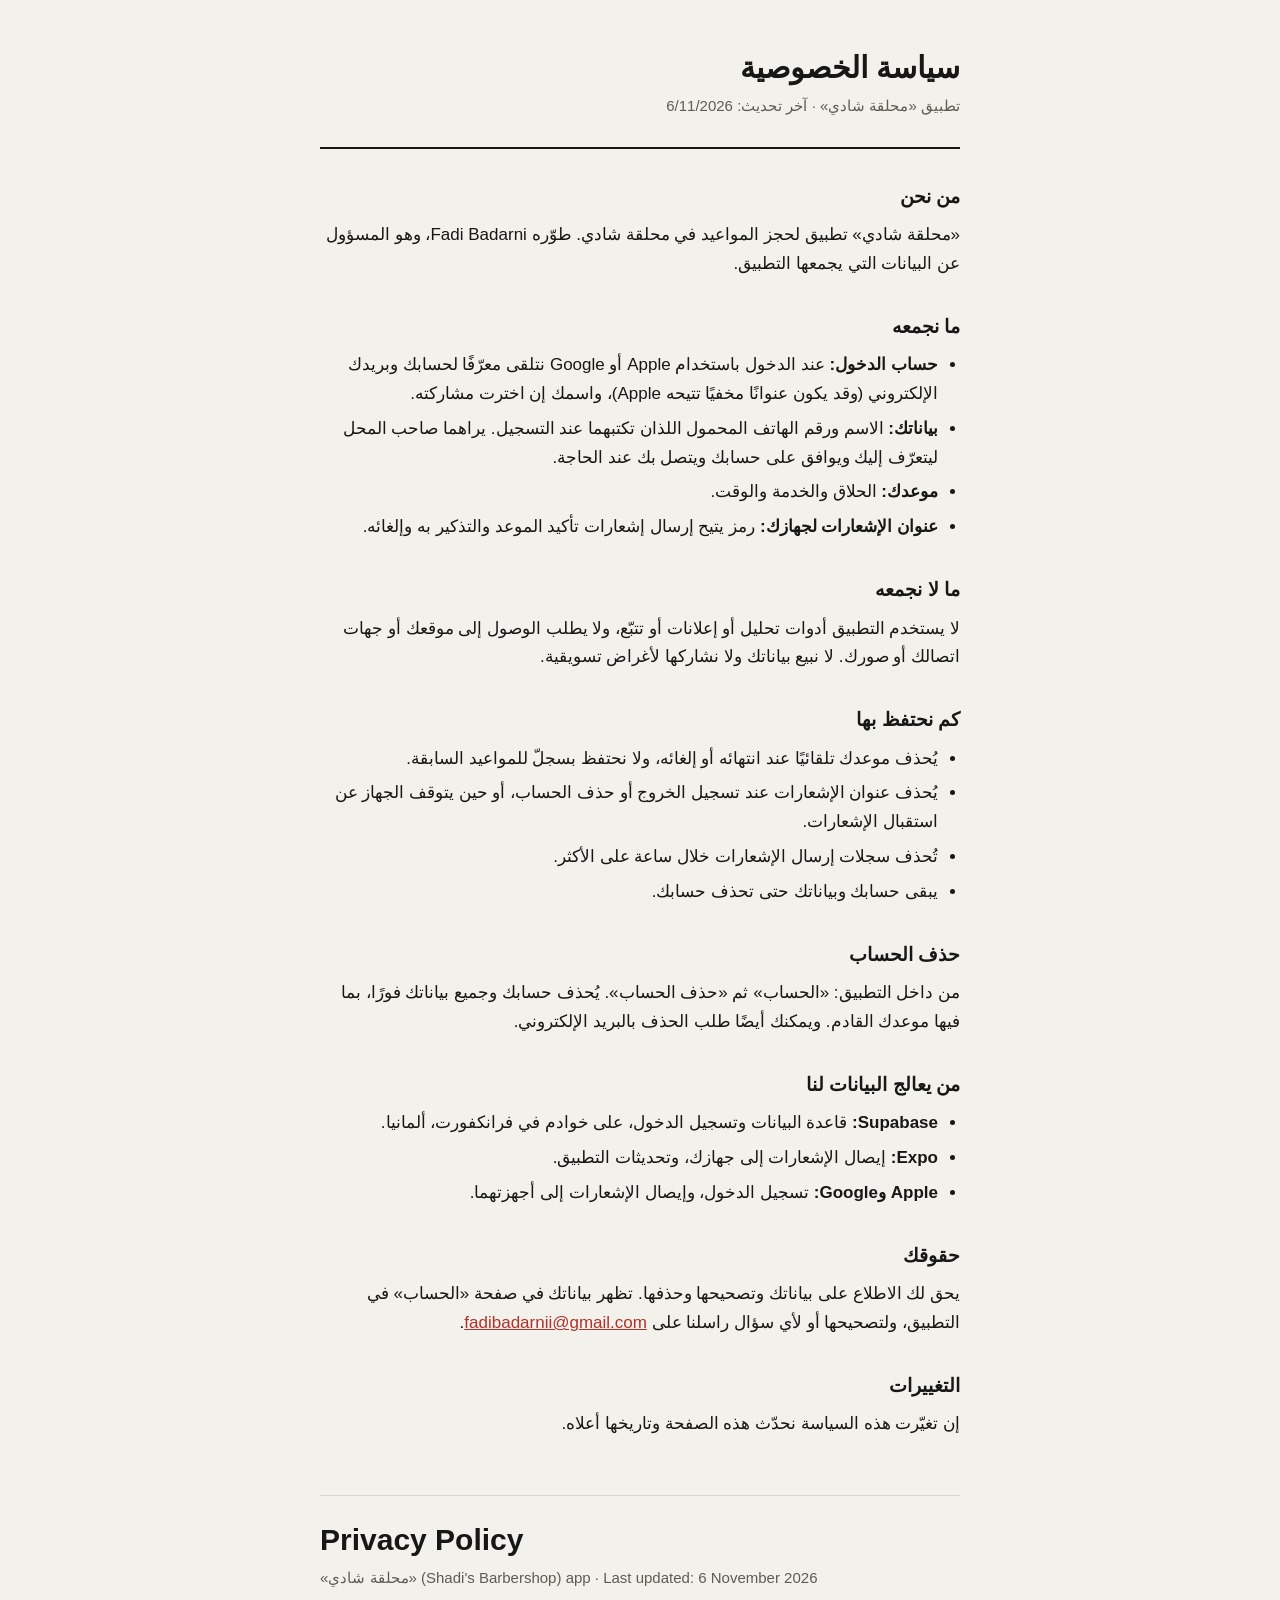
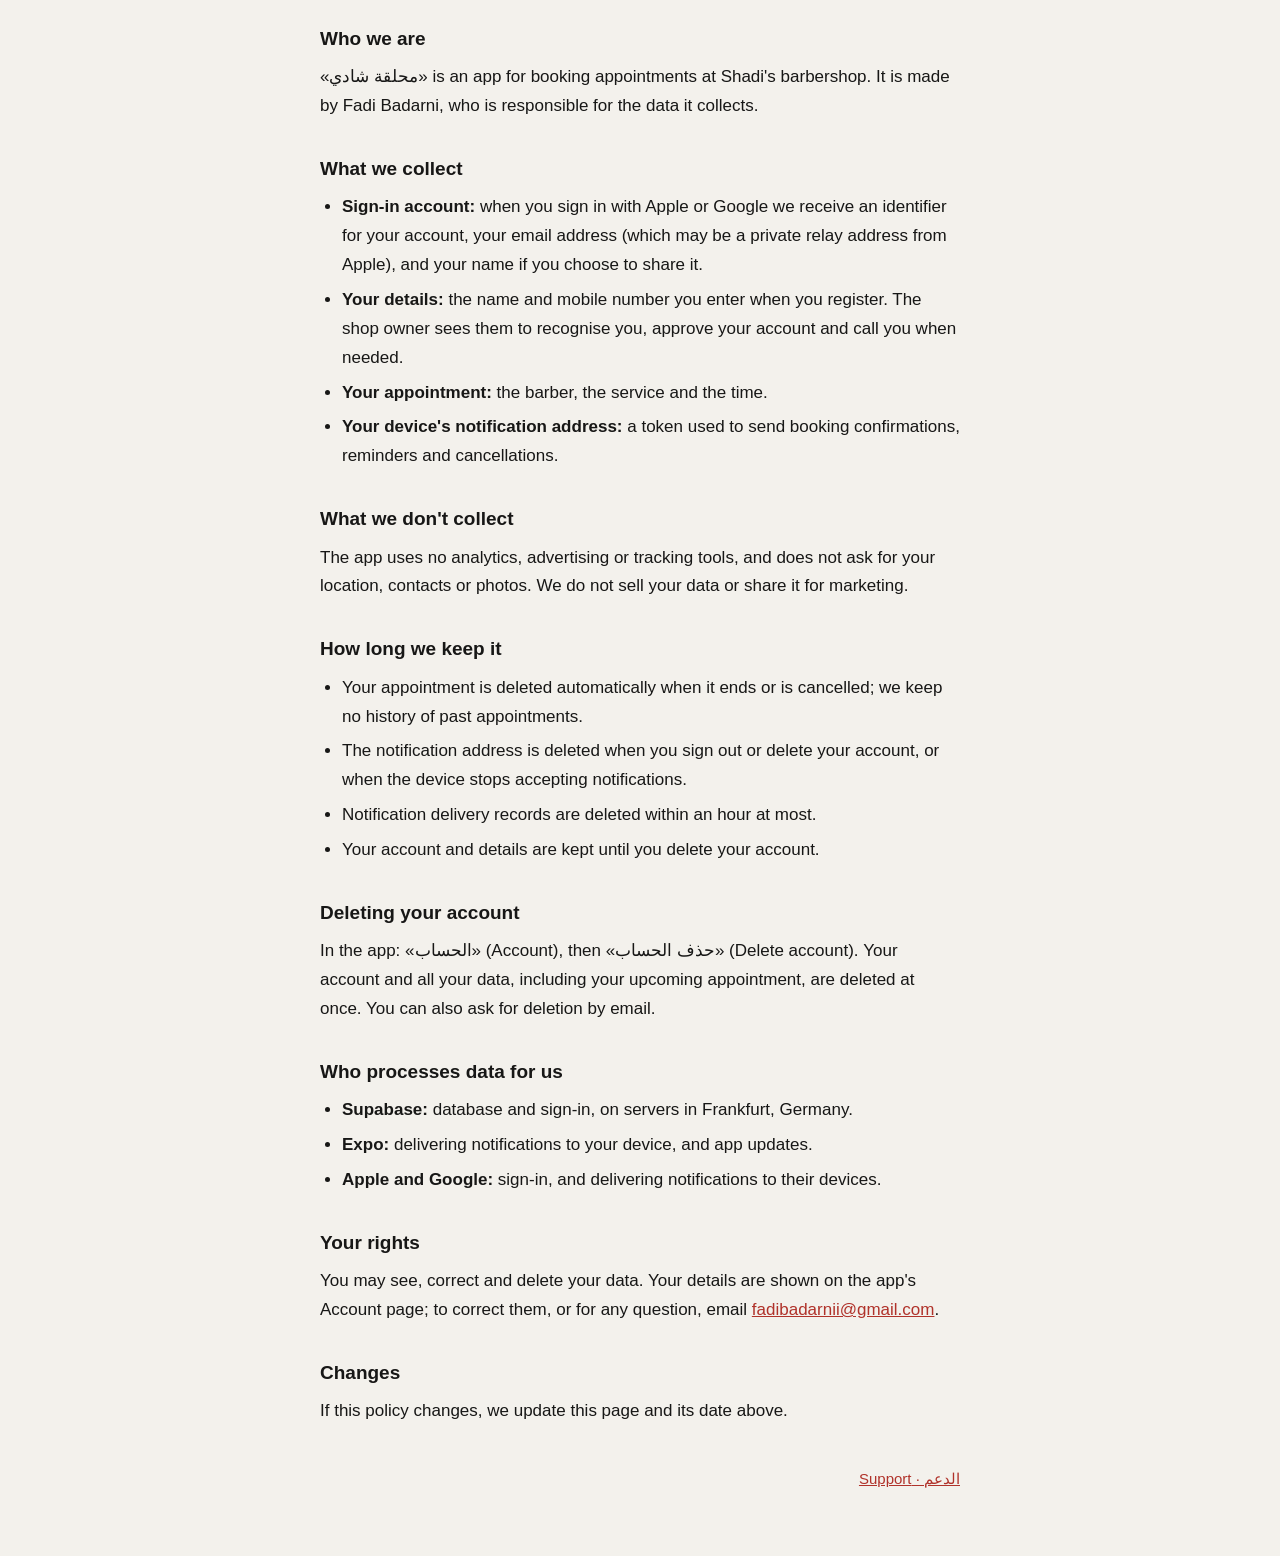
==== privacy.html @ eefc417c "The app's support and privacy pages Co-Authored-By: Claude Opus 5.5 <noreply@anthropic.com> Claude-S" ====
<!doctype html>
<html lang="ar" dir="rtl">
<head>
  <meta charset="utf-8">
  <meta name="viewport" content="width=device-width, initial-scale=1">
  <title>سياسة الخصوصية – محلقة شادي</title>
  <link rel="stylesheet" href="style.css">
</head>
<body>
<main>
  <header>
    <h1>سياسة الخصوصية</h1>
    <p class="meta">تطبيق «محلقة شادي» · آخر تحديث: 6/11/2026</p>
  </header>

  <h2>من نحن</h2>
  <p>«محلقة شادي» تطبيق لحجز المواعيد في محلقة شادي. طوّره Fadi Badarni، وهو المسؤول عن البيانات التي يجمعها التطبيق.</p>

  <h2>ما نجمعه</h2>
  <ul>
    <li><strong>حساب الدخول:</strong> عند الدخول باستخدام Apple أو Google نتلقى معرّفًا لحسابك وبريدك الإلكتروني (وقد يكون عنوانًا مخفيًا تتيحه Apple)، واسمك إن اخترت مشاركته.</li>
    <li><strong>بياناتك:</strong> الاسم ورقم الهاتف المحمول اللذان تكتبهما عند التسجيل. يراهما صاحب المحل ليتعرّف إليك ويوافق على حسابك ويتصل بك عند الحاجة.</li>
    <li><strong>موعدك:</strong> الحلاق والخدمة والوقت.</li>
    <li><strong>عنوان الإشعارات لجهازك:</strong> رمز يتيح إرسال إشعارات تأكيد الموعد والتذكير به وإلغائه.</li>
  </ul>

  <h2>ما لا نجمعه</h2>
  <p>لا يستخدم التطبيق أدوات تحليل أو إعلانات أو تتبّع، ولا يطلب الوصول إلى موقعك أو جهات اتصالك أو صورك. لا نبيع بياناتك ولا نشاركها لأغراض تسويقية.</p>

  <h2>كم نحتفظ بها</h2>
  <ul>
    <li>يُحذف موعدك تلقائيًا عند انتهائه أو إلغائه، ولا نحتفظ بسجلّ للمواعيد السابقة.</li>
    <li>يُحذف عنوان الإشعارات عند تسجيل الخروج أو حذف الحساب، أو حين يتوقف الجهاز عن استقبال الإشعارات.</li>
    <li>تُحذف سجلات إرسال الإشعارات خلال ساعة على الأكثر.</li>
    <li>يبقى حسابك وبياناتك حتى تحذف حسابك.</li>
  </ul>

  <h2>حذف الحساب</h2>
  <p>من داخل التطبيق: «الحساب» ثم «حذف الحساب». يُحذف حسابك وجميع بياناتك فورًا، بما فيها موعدك القادم. ويمكنك أيضًا طلب الحذف بالبريد الإلكتروني.</p>

  <h2>من يعالج البيانات لنا</h2>
  <ul>
    <li><strong>Supabase:</strong> قاعدة البيانات وتسجيل الدخول، على خوادم في فرانكفورت، ألمانيا.</li>
    <li><strong>Expo:</strong> إيصال الإشعارات إلى جهازك، وتحديثات التطبيق.</li>
    <li><strong>Apple وGoogle:</strong> تسجيل الدخول، وإيصال الإشعارات إلى أجهزتهما.</li>
  </ul>

  <h2>حقوقك</h2>
  <p>يحق لك الاطلاع على بياناتك وتصحيحها وحذفها. تظهر بياناتك في صفحة «الحساب» في التطبيق، ولتصحيحها أو لأي سؤال راسلنا على <a href="mailto:fadibadarnii@gmail.com">fadibadarnii@gmail.com</a>.</p>

  <h2>التغييرات</h2>
  <p>إن تغيّرت هذه السياسة نحدّث هذه الصفحة وتاريخها أعلاه.</p>

  <section lang="en" dir="ltr">
    <h1>Privacy Policy</h1>
    <p class="meta">«محلقة شادي» (Shadi's Barbershop) app · Last updated: 6 November 2026</p>

    <h2>Who we are</h2>
    <p>«محلقة شادي» is an app for booking appointments at Shadi's barbershop. It is made by Fadi Badarni, who is responsible for the data it collects.</p>

    <h2>What we collect</h2>
    <ul>
      <li><strong>Sign-in account:</strong> when you sign in with Apple or Google we receive an identifier for your account, your email address (which may be a private relay address from Apple), and your name if you choose to share it.</li>
      <li><strong>Your details:</strong> the name and mobile number you enter when you register. The shop owner sees them to recognise you, approve your account and call you when needed.</li>
      <li><strong>Your appointment:</strong> the barber, the service and the time.</li>
      <li><strong>Your device's notification address:</strong> a token used to send booking confirmations, reminders and cancellations.</li>
    </ul>

    <h2>What we don't collect</h2>
    <p>The app uses no analytics, advertising or tracking tools, and does not ask for your location, contacts or photos. We do not sell your data or share it for marketing.</p>

    <h2>How long we keep it</h2>
    <ul>
      <li>Your appointment is deleted automatically when it ends or is cancelled; we keep no history of past appointments.</li>
      <li>The notification address is deleted when you sign out or delete your account, or when the device stops accepting notifications.</li>
      <li>Notification delivery records are deleted within an hour at most.</li>
      <li>Your account and details are kept until you delete your account.</li>
    </ul>

    <h2>Deleting your account</h2>
    <p>In the app: «الحساب» (Account), then «حذف الحساب» (Delete account). Your account and all your data, including your upcoming appointment, are deleted at once. You can also ask for deletion by email.</p>

    <h2>Who processes data for us</h2>
    <ul>
      <li><strong>Supabase:</strong> database and sign-in, on servers in Frankfurt, Germany.</li>
      <li><strong>Expo:</strong> delivering notifications to your device, and app updates.</li>
      <li><strong>Apple and Google:</strong> sign-in, and delivering notifications to their devices.</li>
    </ul>

    <h2>Your rights</h2>
    <p>You may see, correct and delete your data. Your details are shown on the app's Account page; to correct them, or for any question, email <a href="mailto:fadibadarnii@gmail.com">fadibadarnii@gmail.com</a>.</p>

    <h2>Changes</h2>
    <p>If this policy changes, we update this page and its date above.</p>
  </section>

  <nav><a href="./">الدعم · Support</a></nav>
</main>
</body>
</html>
---- style.css ----
:root {
  --ground: #f3f1ec;
  --ink: #171716;
  --muted: #5f5b54;
  --line: #d8d5cd;
  --red: #b0322a;
}

* {
  box-sizing: border-box;
}

html {
  background: var(--ground);
}

body {
  margin: 0;
  color: var(--ink);
  font-family: -apple-system, "Segoe UI", "Noto Sans Arabic", Tahoma, sans-serif;
  font-size: 17px;
  line-height: 1.7;
}

main {
  max-width: 680px;
  margin: 0 auto;
  padding: 48px 20px 64px;
}

header {
  border-bottom: 2px solid var(--ink);
  padding-bottom: 16px;
  margin-bottom: 8px;
}

h1 {
  font-size: 30px;
  line-height: 1.3;
  margin: 0;
}

h2 {
  font-size: 19px;
  margin: 32px 0 8px;
}

p,
ul {
  margin: 0 0 12px;
}

ul {
  padding-inline-start: 22px;
}

li {
  margin-bottom: 6px;
}

.meta {
  color: var(--muted);
  font-size: 15px;
  margin-top: 6px;
}

a {
  color: var(--red);
}

section[lang="en"] {
  margin-top: 56px;
  padding-top: 24px;
  border-top: 1px solid var(--line);
}

nav {
  margin-top: 40px;
  font-size: 15px;
}
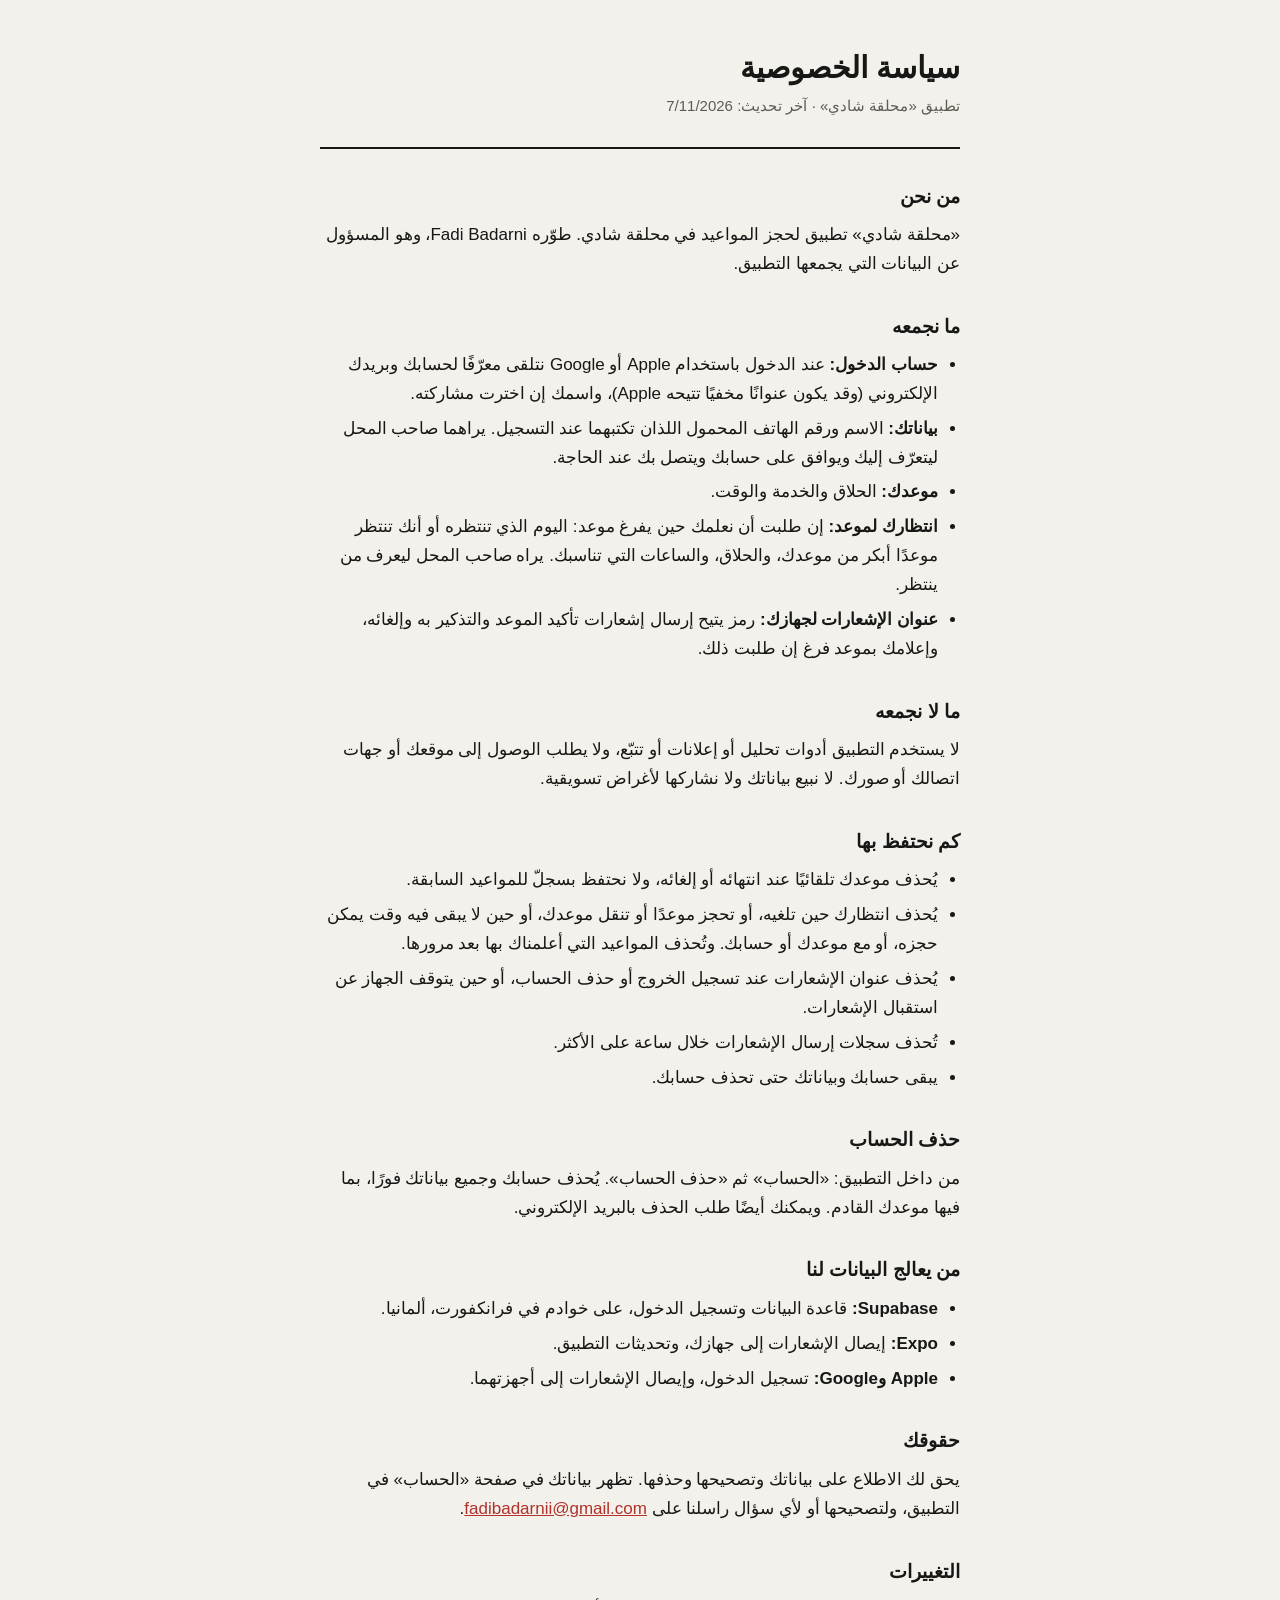
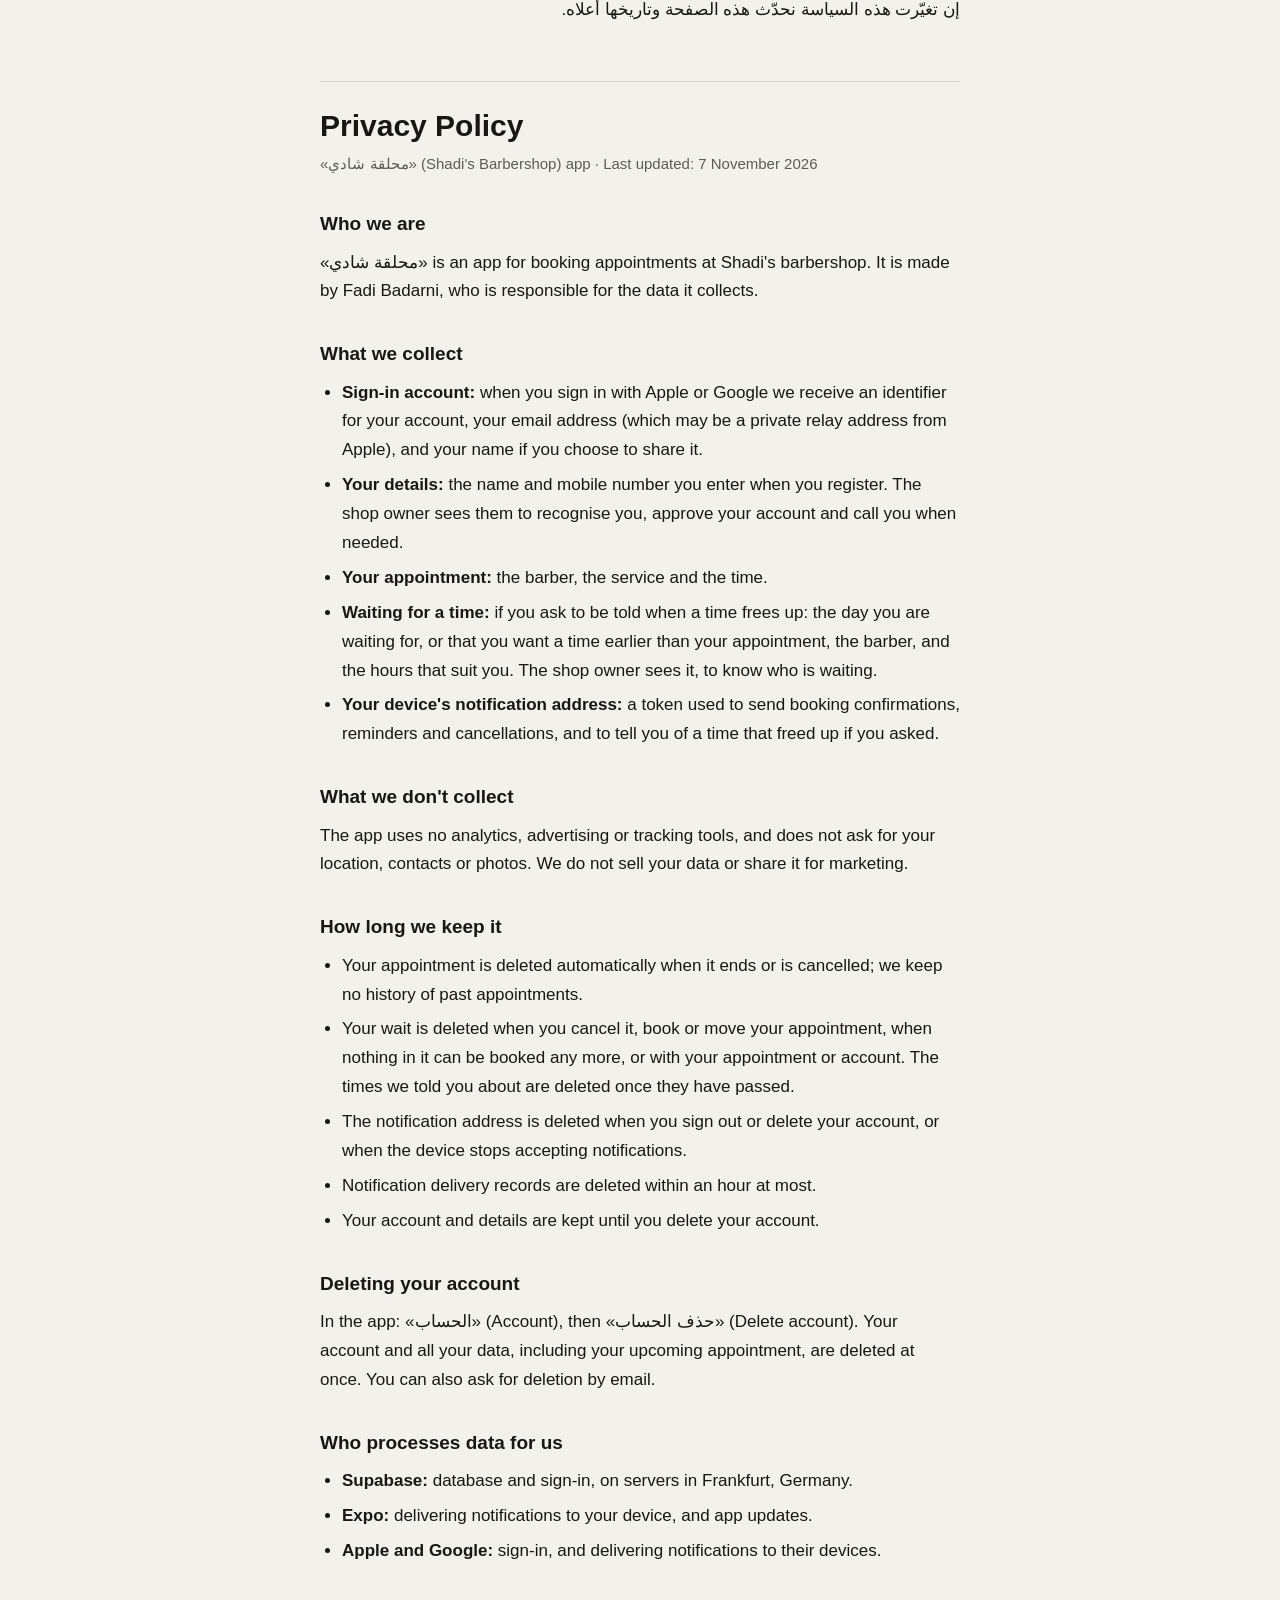
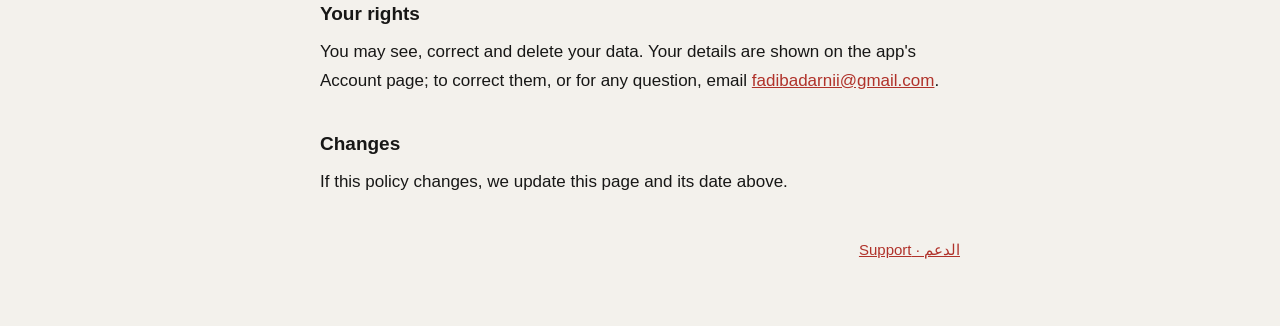
==== commit f47dec19: "Privacy: the waitlist, what it keeps and when it goes Co-Authored-By: Claude Opus 5.5 <noreply@anthr" ====
--- a/privacy.html
+++ b/privacy.html
@@ -10,7 +10,7 @@
 <main>
   <header>
     <h1>سياسة الخصوصية</h1>
-    <p class="meta">تطبيق «محلقة شادي» · آخر تحديث: 6/11/2026</p>
+    <p class="meta">تطبيق «محلقة شادي» · آخر تحديث: 7/11/2026</p>
   </header>
 
   <h2>من نحن</h2>
@@ -21,7 +21,8 @@
     <li><strong>حساب الدخول:</strong> عند الدخول باستخدام Apple أو Google نتلقى معرّفًا لحسابك وبريدك الإلكتروني (وقد يكون عنوانًا مخفيًا تتيحه Apple)، واسمك إن اخترت مشاركته.</li>
     <li><strong>بياناتك:</strong> الاسم ورقم الهاتف المحمول اللذان تكتبهما عند التسجيل. يراهما صاحب المحل ليتعرّف إليك ويوافق على حسابك ويتصل بك عند الحاجة.</li>
     <li><strong>موعدك:</strong> الحلاق والخدمة والوقت.</li>
-    <li><strong>عنوان الإشعارات لجهازك:</strong> رمز يتيح إرسال إشعارات تأكيد الموعد والتذكير به وإلغائه.</li>
+    <li><strong>انتظارك لموعد:</strong> إن طلبت أن نعلمك حين يفرغ موعد: اليوم الذي تنتظره أو أنك تنتظر موعدًا أبكر من موعدك، والحلاق، والساعات التي تناسبك. يراه صاحب المحل ليعرف من ينتظر.</li>
+    <li><strong>عنوان الإشعارات لجهازك:</strong> رمز يتيح إرسال إشعارات تأكيد الموعد والتذكير به وإلغائه، وإعلامك بموعد فرغ إن طلبت ذلك.</li>
   </ul>
 
   <h2>ما لا نجمعه</h2>
@@ -30,6 +31,7 @@
   <h2>كم نحتفظ بها</h2>
   <ul>
     <li>يُحذف موعدك تلقائيًا عند انتهائه أو إلغائه، ولا نحتفظ بسجلّ للمواعيد السابقة.</li>
+    <li>يُحذف انتظارك حين تلغيه، أو تحجز موعدًا أو تنقل موعدك، أو حين لا يبقى فيه وقت يمكن حجزه، أو مع موعدك أو حسابك. وتُحذف المواعيد التي أعلمناك بها بعد مرورها.</li>
     <li>يُحذف عنوان الإشعارات عند تسجيل الخروج أو حذف الحساب، أو حين يتوقف الجهاز عن استقبال الإشعارات.</li>
     <li>تُحذف سجلات إرسال الإشعارات خلال ساعة على الأكثر.</li>
     <li>يبقى حسابك وبياناتك حتى تحذف حسابك.</li>
@@ -53,7 +55,7 @@
 
   <section lang="en" dir="ltr">
     <h1>Privacy Policy</h1>
-    <p class="meta">«محلقة شادي» (Shadi's Barbershop) app · Last updated: 6 November 2026</p>
+    <p class="meta">«محلقة شادي» (Shadi's Barbershop) app · Last updated: 7 November 2026</p>
 
     <h2>Who we are</h2>
     <p>«محلقة شادي» is an app for booking appointments at Shadi's barbershop. It is made by Fadi Badarni, who is responsible for the data it collects.</p>
@@ -63,7 +65,8 @@
       <li><strong>Sign-in account:</strong> when you sign in with Apple or Google we receive an identifier for your account, your email address (which may be a private relay address from Apple), and your name if you choose to share it.</li>
       <li><strong>Your details:</strong> the name and mobile number you enter when you register. The shop owner sees them to recognise you, approve your account and call you when needed.</li>
       <li><strong>Your appointment:</strong> the barber, the service and the time.</li>
-      <li><strong>Your device's notification address:</strong> a token used to send booking confirmations, reminders and cancellations.</li>
+      <li><strong>Waiting for a time:</strong> if you ask to be told when a time frees up: the day you are waiting for, or that you want a time earlier than your appointment, the barber, and the hours that suit you. The shop owner sees it, to know who is waiting.</li>
+      <li><strong>Your device's notification address:</strong> a token used to send booking confirmations, reminders and cancellations, and to tell you of a time that freed up if you asked.</li>
     </ul>
 
     <h2>What we don't collect</h2>
@@ -72,6 +75,7 @@
     <h2>How long we keep it</h2>
     <ul>
       <li>Your appointment is deleted automatically when it ends or is cancelled; we keep no history of past appointments.</li>
+      <li>Your wait is deleted when you cancel it, book or move your appointment, when nothing in it can be booked any more, or with your appointment or account. The times we told you about are deleted once they have passed.</li>
       <li>The notification address is deleted when you sign out or delete your account, or when the device stops accepting notifications.</li>
       <li>Notification delivery records are deleted within an hour at most.</li>
       <li>Your account and details are kept until you delete your account.</li>
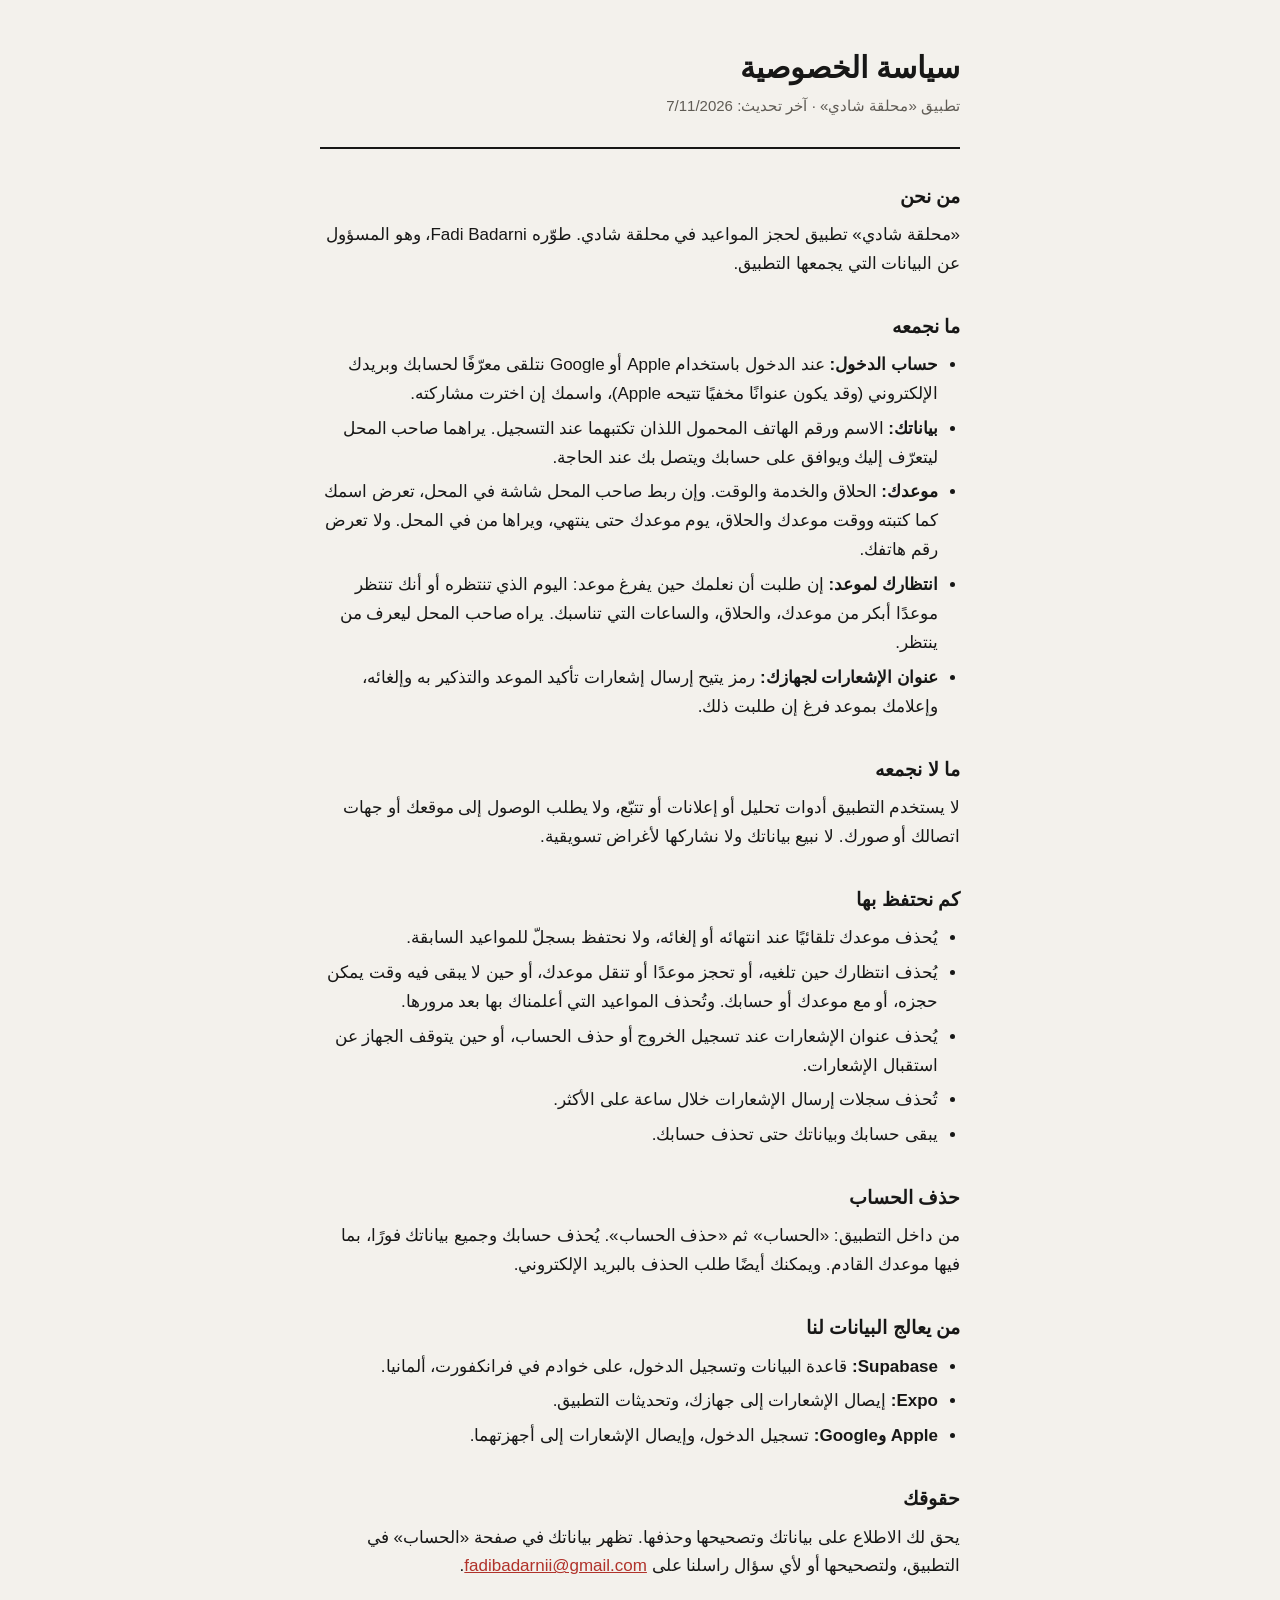
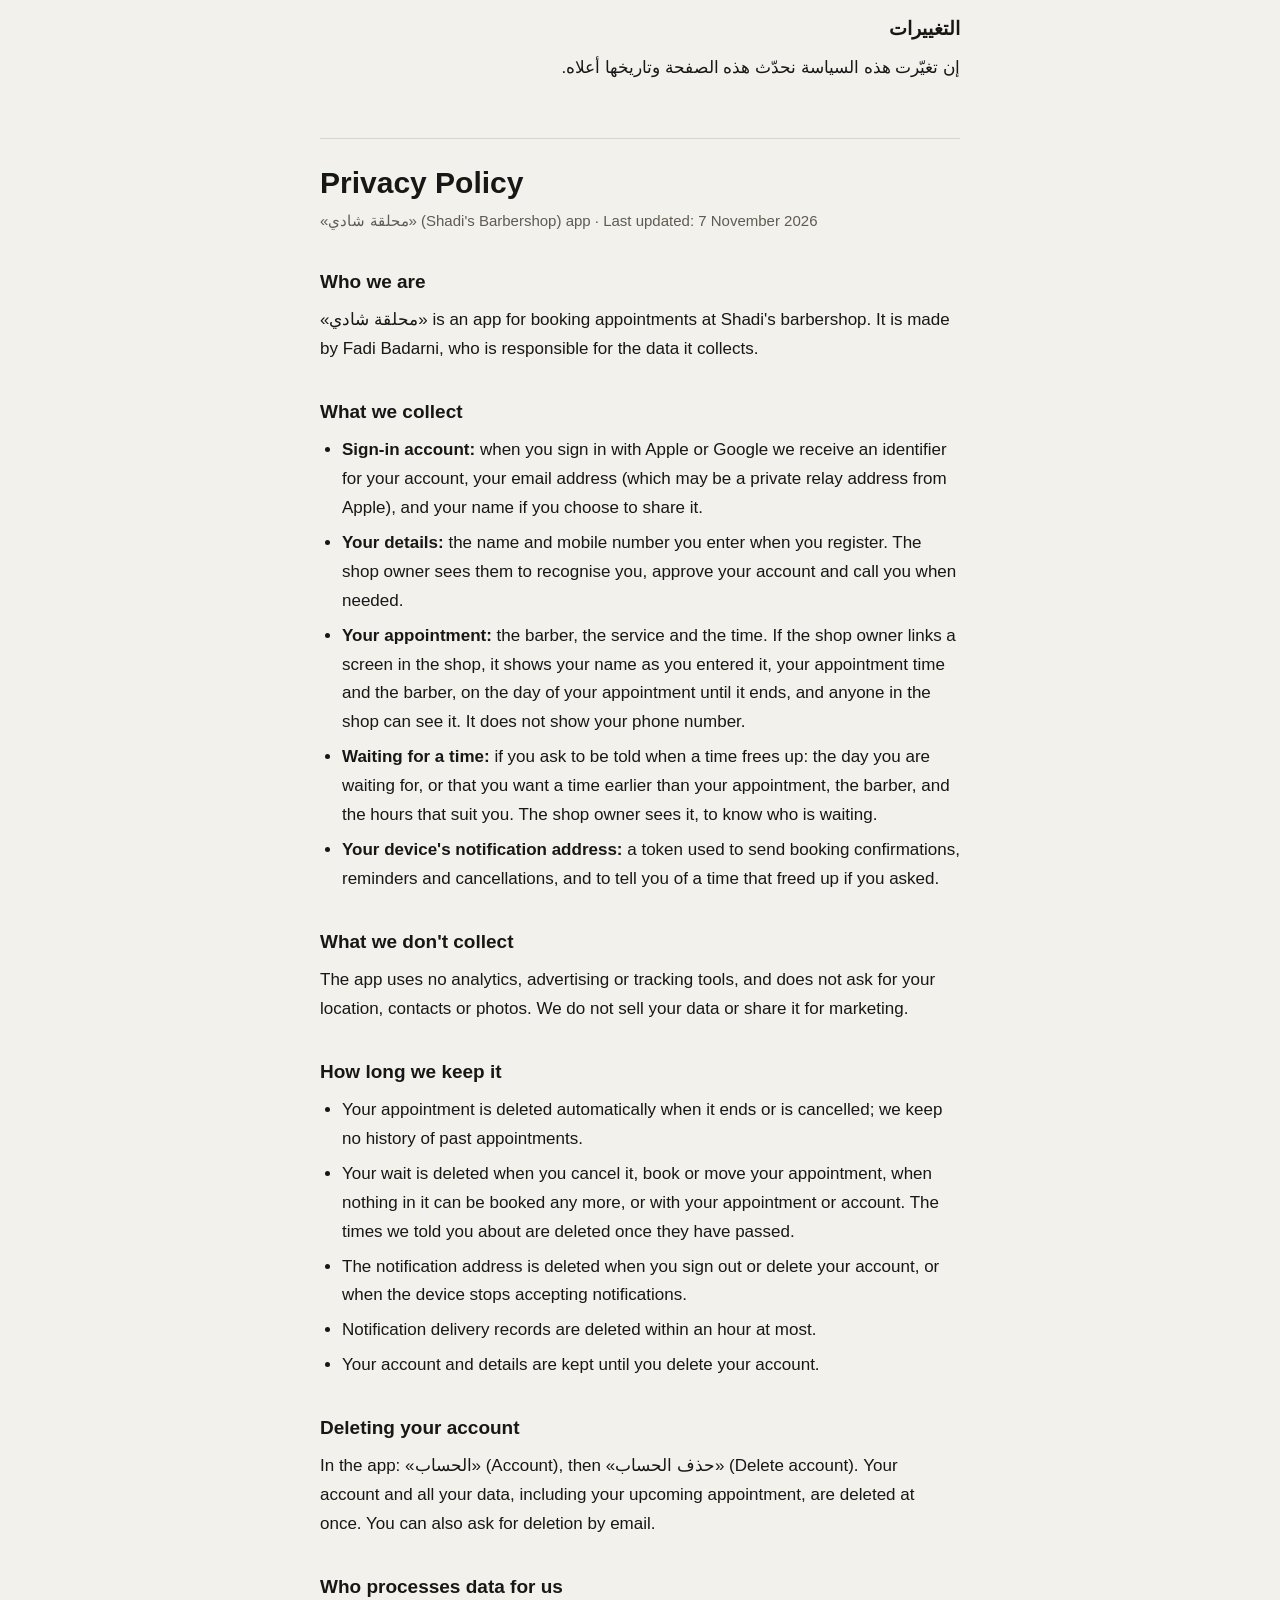
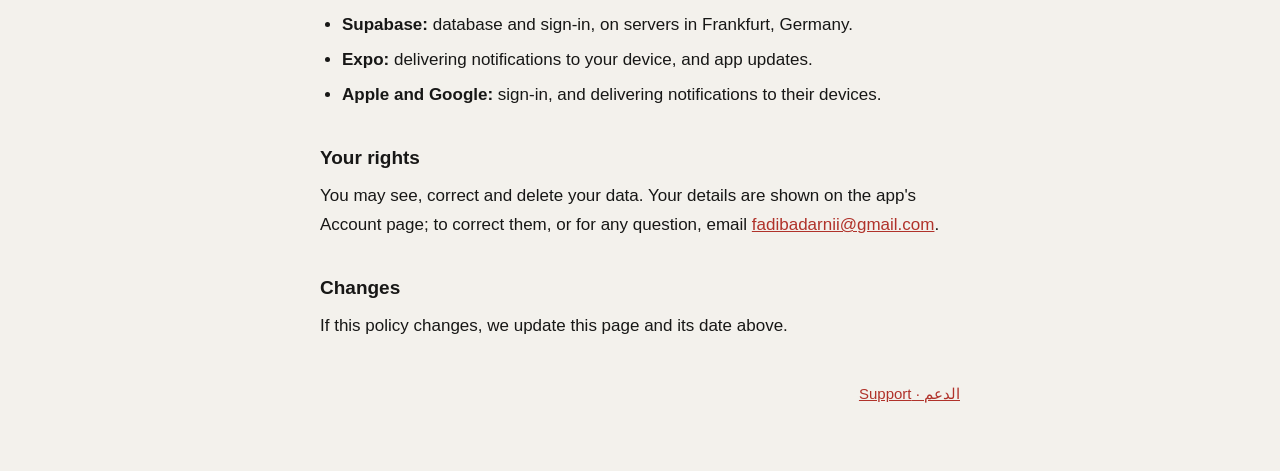
==== commit e73a7ba5: "Privacy: what the shop's screen shows Co-Authored-By: Claude Opus 5.5 <noreply@anthropic.com> Claude" ====
--- a/privacy.html
+++ b/privacy.html
@@ -20,7 +20,7 @@
   <ul>
     <li><strong>حساب الدخول:</strong> عند الدخول باستخدام Apple أو Google نتلقى معرّفًا لحسابك وبريدك الإلكتروني (وقد يكون عنوانًا مخفيًا تتيحه Apple)، واسمك إن اخترت مشاركته.</li>
     <li><strong>بياناتك:</strong> الاسم ورقم الهاتف المحمول اللذان تكتبهما عند التسجيل. يراهما صاحب المحل ليتعرّف إليك ويوافق على حسابك ويتصل بك عند الحاجة.</li>
-    <li><strong>موعدك:</strong> الحلاق والخدمة والوقت.</li>
+    <li><strong>موعدك:</strong> الحلاق والخدمة والوقت. وإن ربط صاحب المحل شاشة في المحل، تعرض اسمك كما كتبته ووقت موعدك والحلاق، يوم موعدك حتى ينتهي، ويراها من في المحل. ولا تعرض رقم هاتفك.</li>
     <li><strong>انتظارك لموعد:</strong> إن طلبت أن نعلمك حين يفرغ موعد: اليوم الذي تنتظره أو أنك تنتظر موعدًا أبكر من موعدك، والحلاق، والساعات التي تناسبك. يراه صاحب المحل ليعرف من ينتظر.</li>
     <li><strong>عنوان الإشعارات لجهازك:</strong> رمز يتيح إرسال إشعارات تأكيد الموعد والتذكير به وإلغائه، وإعلامك بموعد فرغ إن طلبت ذلك.</li>
   </ul>
@@ -64,7 +64,7 @@
     <ul>
       <li><strong>Sign-in account:</strong> when you sign in with Apple or Google we receive an identifier for your account, your email address (which may be a private relay address from Apple), and your name if you choose to share it.</li>
       <li><strong>Your details:</strong> the name and mobile number you enter when you register. The shop owner sees them to recognise you, approve your account and call you when needed.</li>
-      <li><strong>Your appointment:</strong> the barber, the service and the time.</li>
+      <li><strong>Your appointment:</strong> the barber, the service and the time. If the shop owner links a screen in the shop, it shows your name as you entered it, your appointment time and the barber, on the day of your appointment until it ends, and anyone in the shop can see it. It does not show your phone number.</li>
       <li><strong>Waiting for a time:</strong> if you ask to be told when a time frees up: the day you are waiting for, or that you want a time earlier than your appointment, the barber, and the hours that suit you. The shop owner sees it, to know who is waiting.</li>
       <li><strong>Your device's notification address:</strong> a token used to send booking confirmations, reminders and cancellations, and to tell you of a time that freed up if you asked.</li>
     </ul>
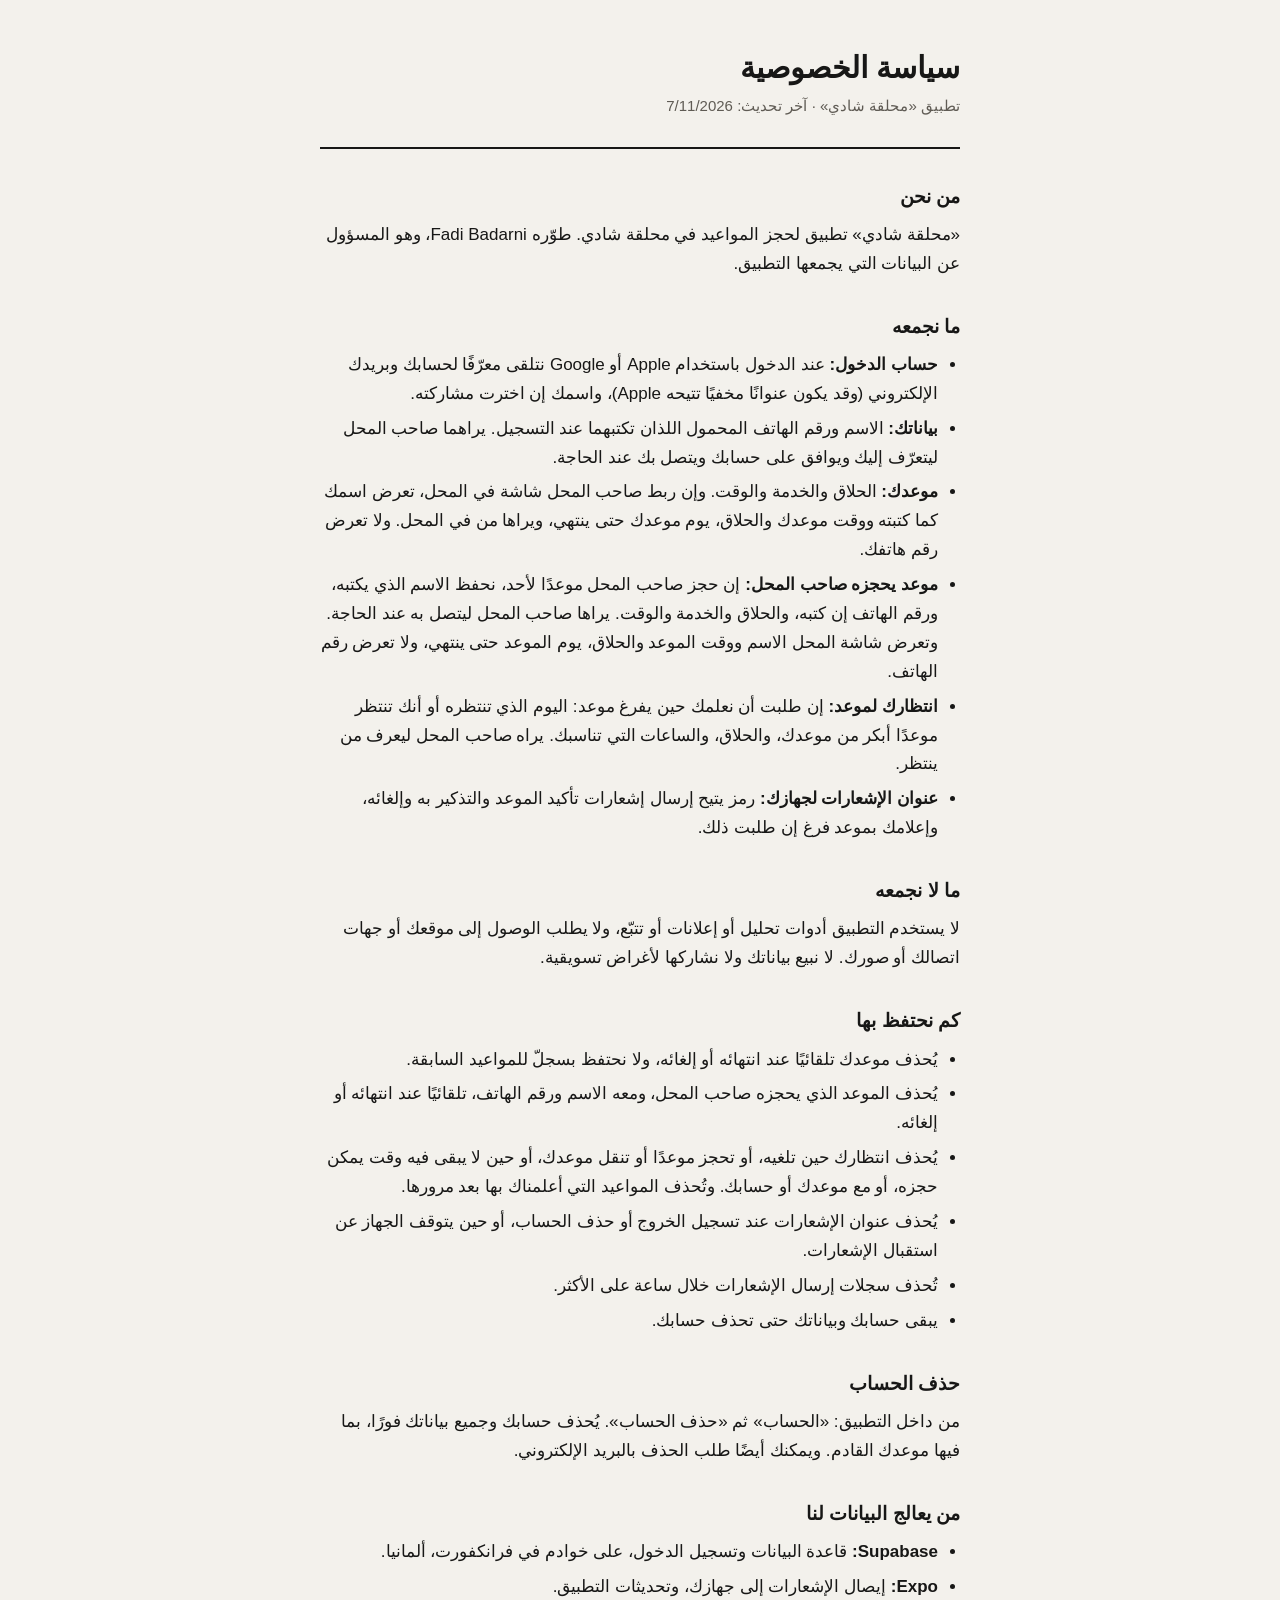
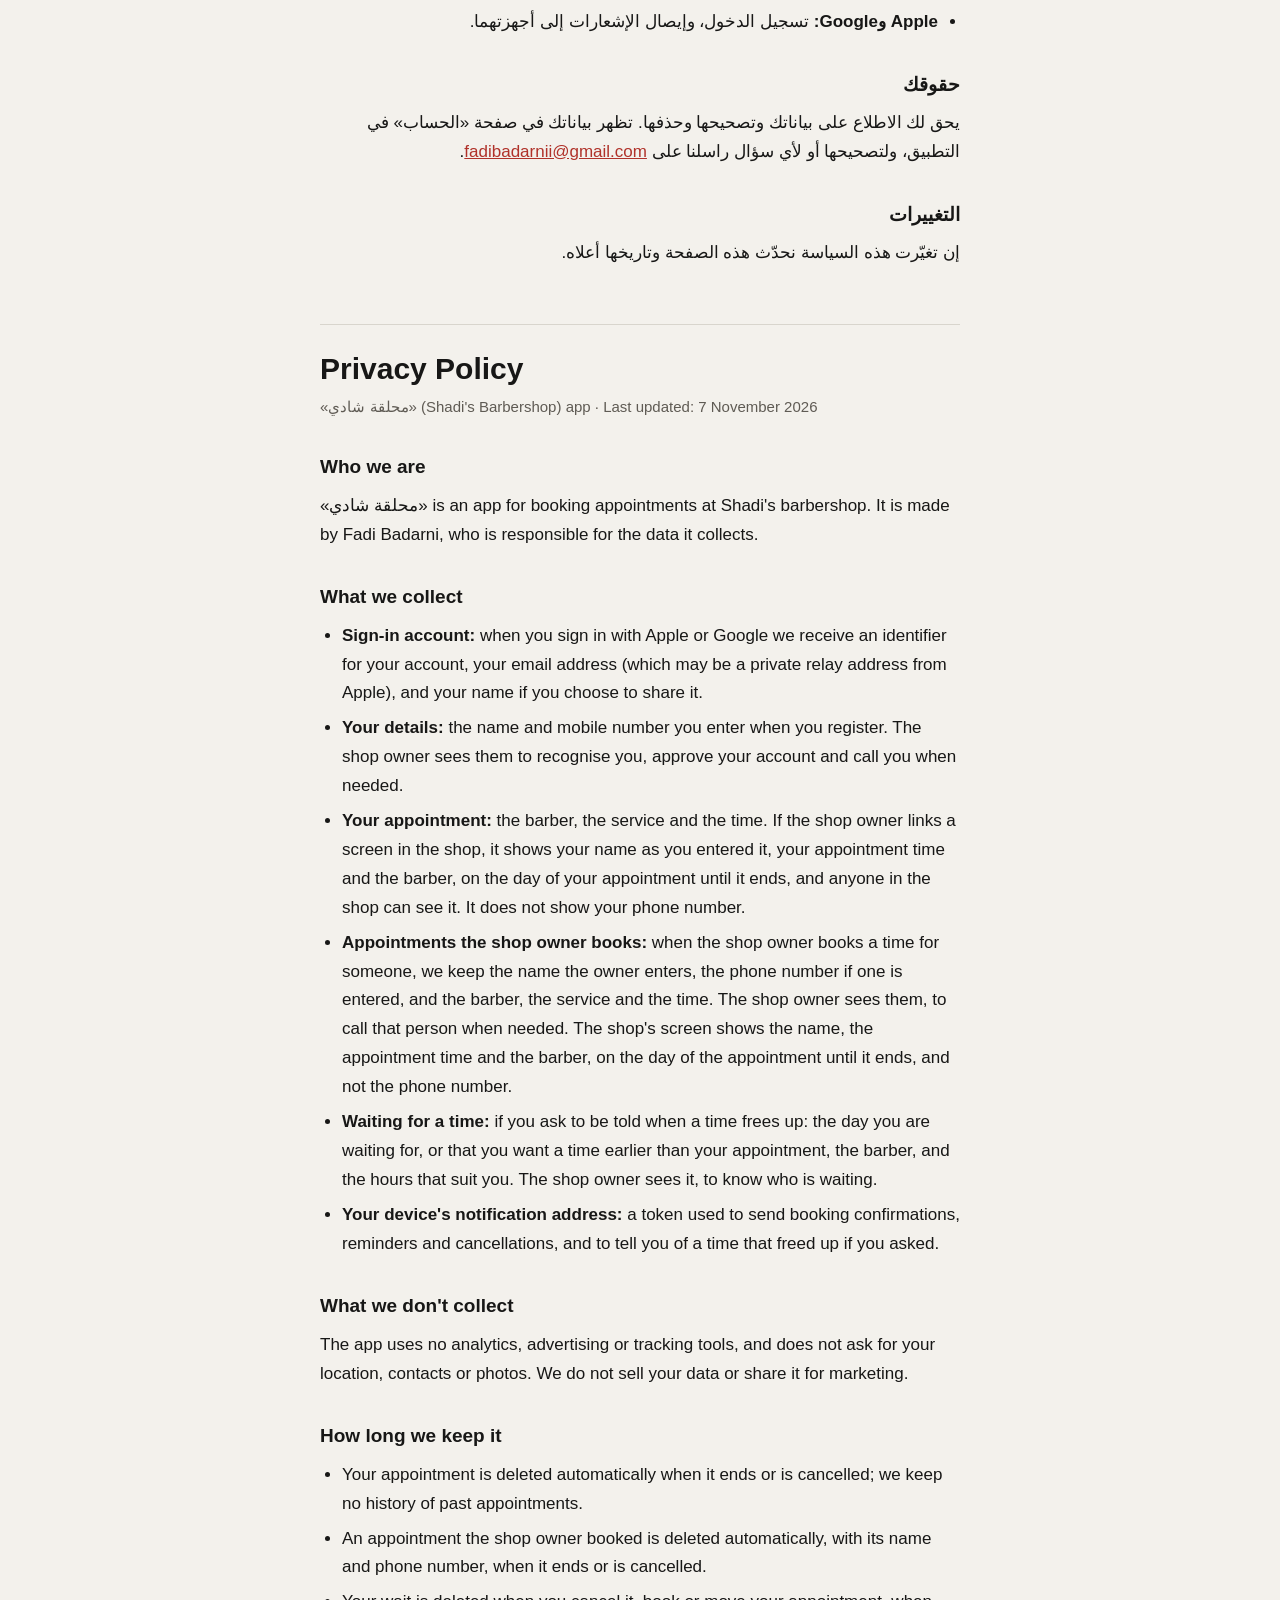
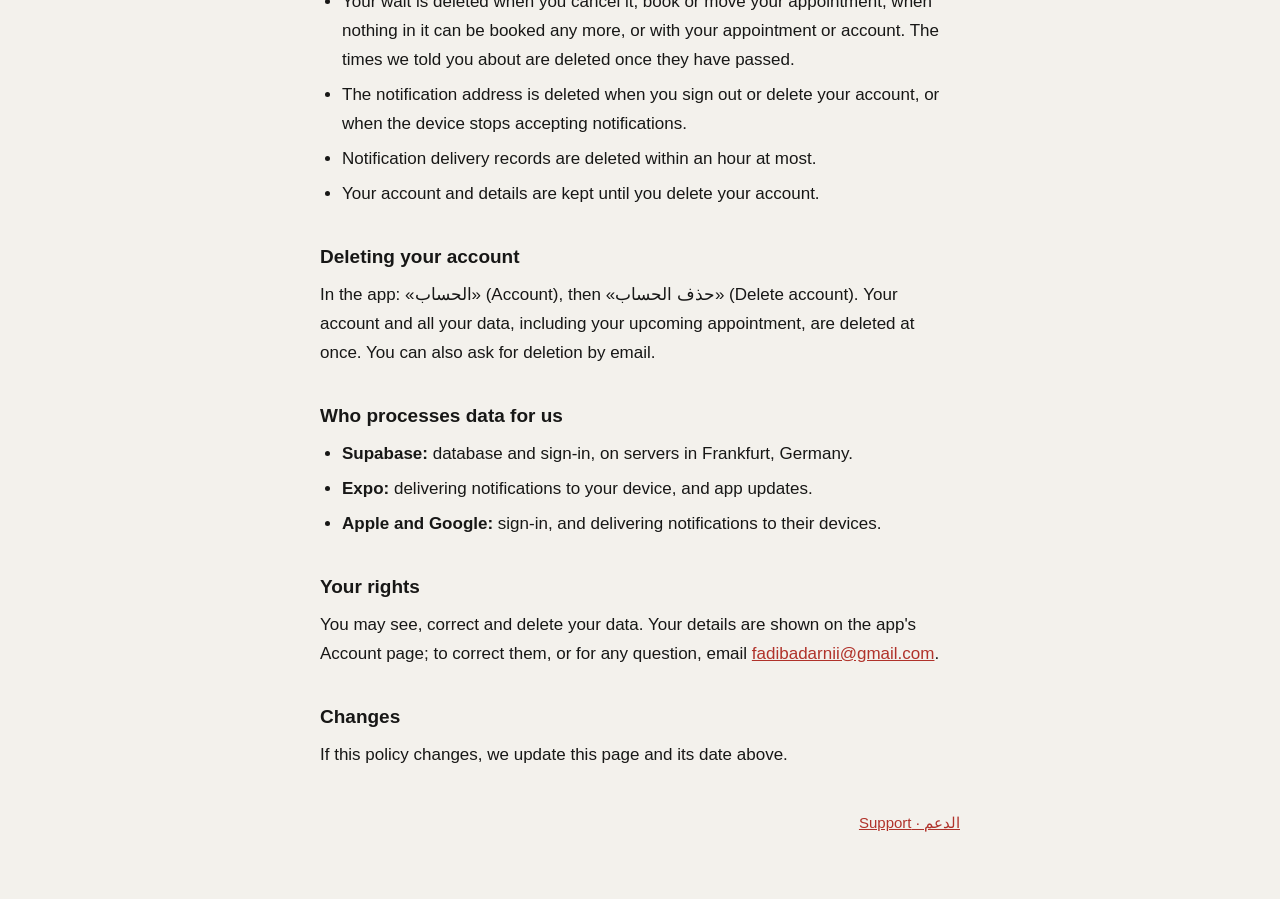
==== commit 988c6a05: "Privacy: appointments the shop owner books, and when they go Co-Authored-By: Claude Opus 5.5 <norepl" ====
--- a/privacy.html
+++ b/privacy.html
@@ -21,6 +21,7 @@
     <li><strong>حساب الدخول:</strong> عند الدخول باستخدام Apple أو Google نتلقى معرّفًا لحسابك وبريدك الإلكتروني (وقد يكون عنوانًا مخفيًا تتيحه Apple)، واسمك إن اخترت مشاركته.</li>
     <li><strong>بياناتك:</strong> الاسم ورقم الهاتف المحمول اللذان تكتبهما عند التسجيل. يراهما صاحب المحل ليتعرّف إليك ويوافق على حسابك ويتصل بك عند الحاجة.</li>
     <li><strong>موعدك:</strong> الحلاق والخدمة والوقت. وإن ربط صاحب المحل شاشة في المحل، تعرض اسمك كما كتبته ووقت موعدك والحلاق، يوم موعدك حتى ينتهي، ويراها من في المحل. ولا تعرض رقم هاتفك.</li>
+    <li><strong>موعد يحجزه صاحب المحل:</strong> إن حجز صاحب المحل موعدًا لأحد، نحفظ الاسم الذي يكتبه، ورقم الهاتف إن كتبه، والحلاق والخدمة والوقت. يراها صاحب المحل ليتصل به عند الحاجة. وتعرض شاشة المحل الاسم ووقت الموعد والحلاق، يوم الموعد حتى ينتهي، ولا تعرض رقم الهاتف.</li>
     <li><strong>انتظارك لموعد:</strong> إن طلبت أن نعلمك حين يفرغ موعد: اليوم الذي تنتظره أو أنك تنتظر موعدًا أبكر من موعدك، والحلاق، والساعات التي تناسبك. يراه صاحب المحل ليعرف من ينتظر.</li>
     <li><strong>عنوان الإشعارات لجهازك:</strong> رمز يتيح إرسال إشعارات تأكيد الموعد والتذكير به وإلغائه، وإعلامك بموعد فرغ إن طلبت ذلك.</li>
   </ul>
@@ -31,6 +32,7 @@
   <h2>كم نحتفظ بها</h2>
   <ul>
     <li>يُحذف موعدك تلقائيًا عند انتهائه أو إلغائه، ولا نحتفظ بسجلّ للمواعيد السابقة.</li>
+    <li>يُحذف الموعد الذي يحجزه صاحب المحل، ومعه الاسم ورقم الهاتف، تلقائيًا عند انتهائه أو إلغائه.</li>
     <li>يُحذف انتظارك حين تلغيه، أو تحجز موعدًا أو تنقل موعدك، أو حين لا يبقى فيه وقت يمكن حجزه، أو مع موعدك أو حسابك. وتُحذف المواعيد التي أعلمناك بها بعد مرورها.</li>
     <li>يُحذف عنوان الإشعارات عند تسجيل الخروج أو حذف الحساب، أو حين يتوقف الجهاز عن استقبال الإشعارات.</li>
     <li>تُحذف سجلات إرسال الإشعارات خلال ساعة على الأكثر.</li>
@@ -65,6 +67,7 @@
       <li><strong>Sign-in account:</strong> when you sign in with Apple or Google we receive an identifier for your account, your email address (which may be a private relay address from Apple), and your name if you choose to share it.</li>
       <li><strong>Your details:</strong> the name and mobile number you enter when you register. The shop owner sees them to recognise you, approve your account and call you when needed.</li>
       <li><strong>Your appointment:</strong> the barber, the service and the time. If the shop owner links a screen in the shop, it shows your name as you entered it, your appointment time and the barber, on the day of your appointment until it ends, and anyone in the shop can see it. It does not show your phone number.</li>
+      <li><strong>Appointments the shop owner books:</strong> when the shop owner books a time for someone, we keep the name the owner enters, the phone number if one is entered, and the barber, the service and the time. The shop owner sees them, to call that person when needed. The shop's screen shows the name, the appointment time and the barber, on the day of the appointment until it ends, and not the phone number.</li>
       <li><strong>Waiting for a time:</strong> if you ask to be told when a time frees up: the day you are waiting for, or that you want a time earlier than your appointment, the barber, and the hours that suit you. The shop owner sees it, to know who is waiting.</li>
       <li><strong>Your device's notification address:</strong> a token used to send booking confirmations, reminders and cancellations, and to tell you of a time that freed up if you asked.</li>
     </ul>
@@ -75,6 +78,7 @@
     <h2>How long we keep it</h2>
     <ul>
       <li>Your appointment is deleted automatically when it ends or is cancelled; we keep no history of past appointments.</li>
+      <li>An appointment the shop owner booked is deleted automatically, with its name and phone number, when it ends or is cancelled.</li>
       <li>Your wait is deleted when you cancel it, book or move your appointment, when nothing in it can be booked any more, or with your appointment or account. The times we told you about are deleted once they have passed.</li>
       <li>The notification address is deleted when you sign out or delete your account, or when the device stops accepting notifications.</li>
       <li>Notification delivery records are deleted within an hour at most.</li>
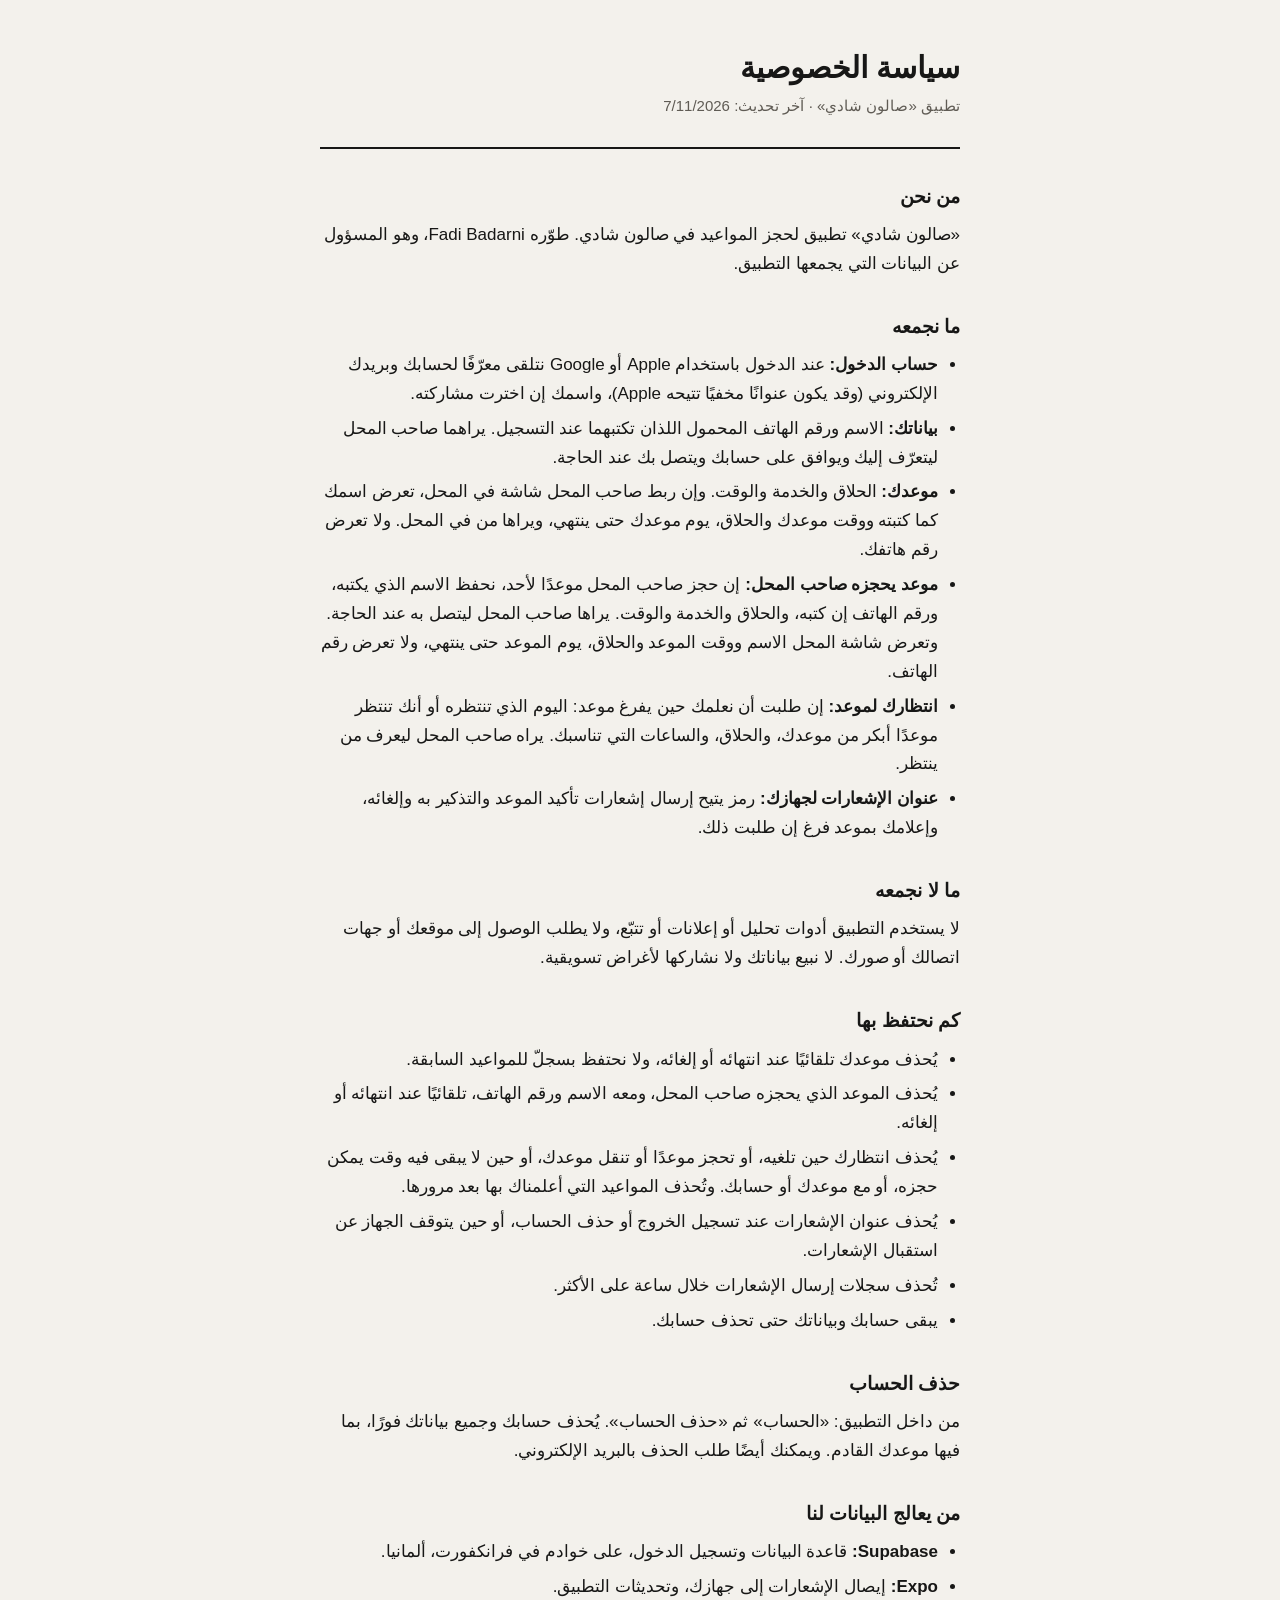
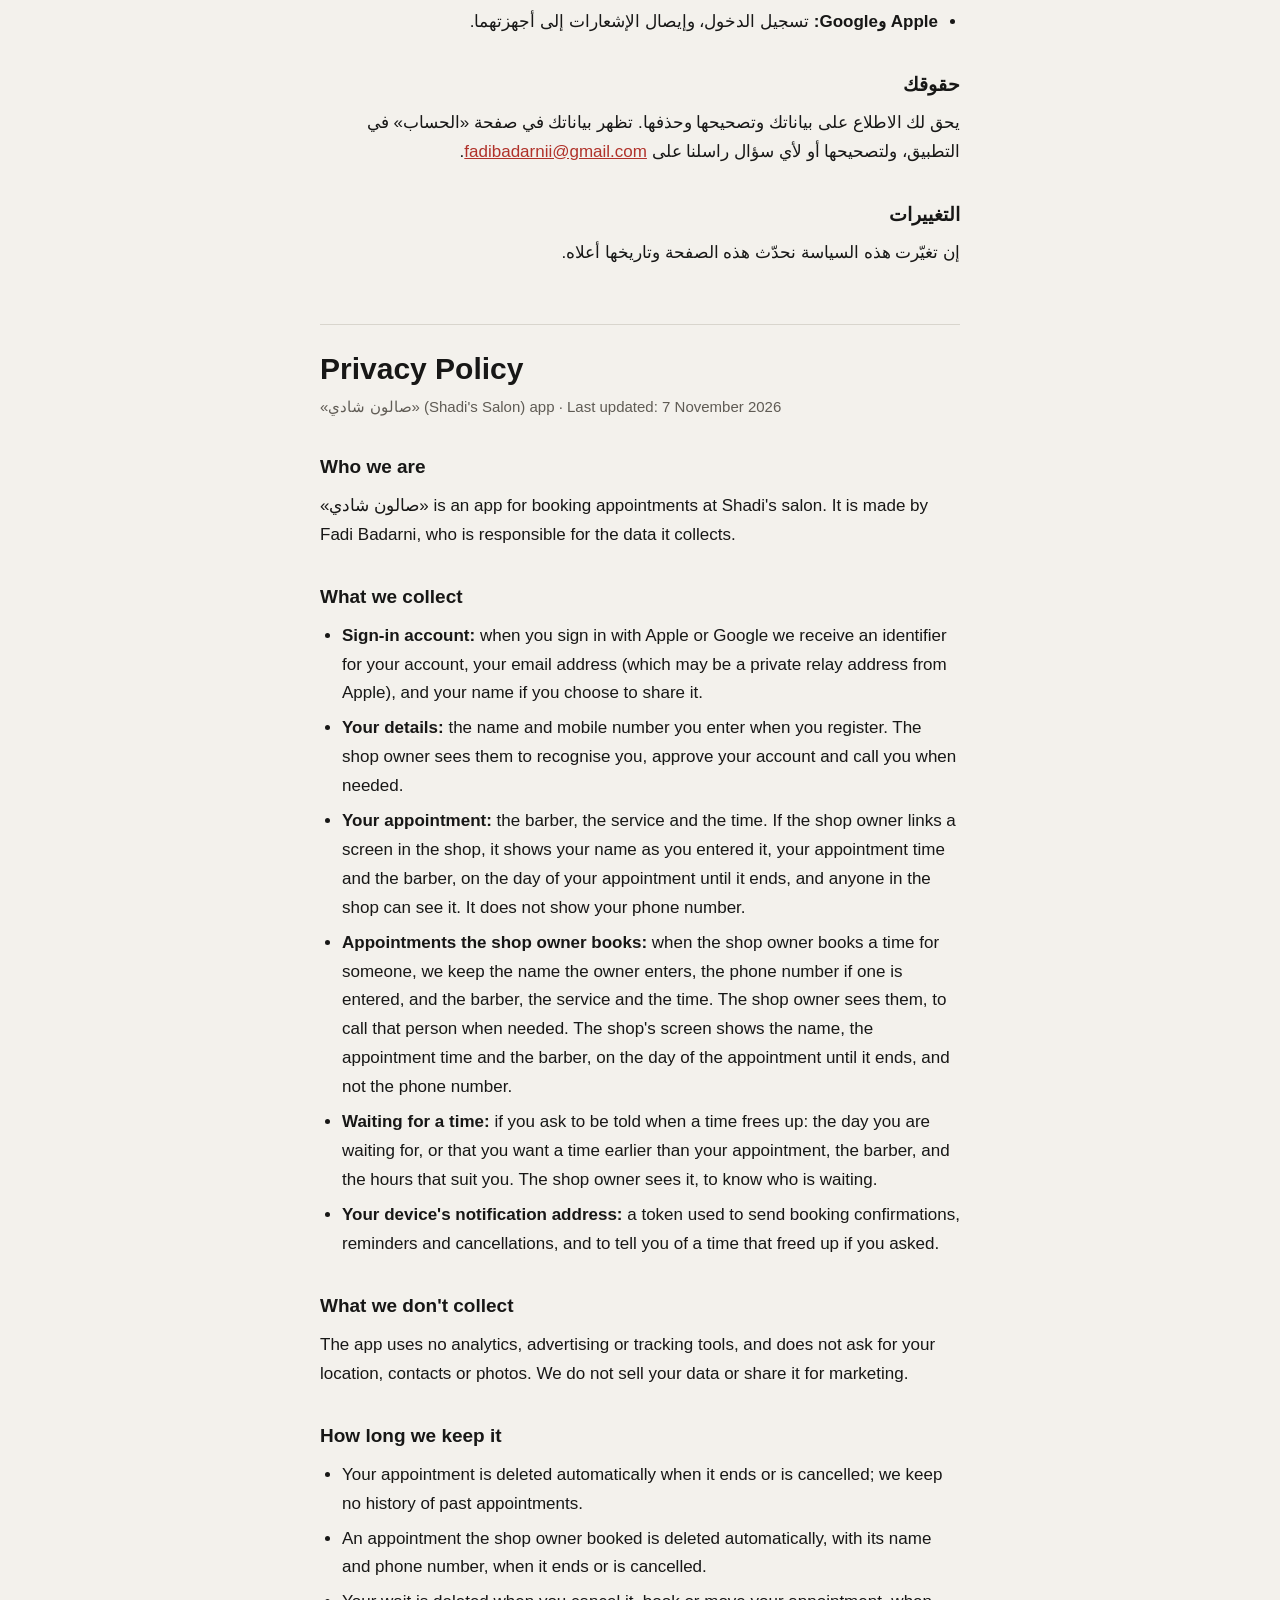
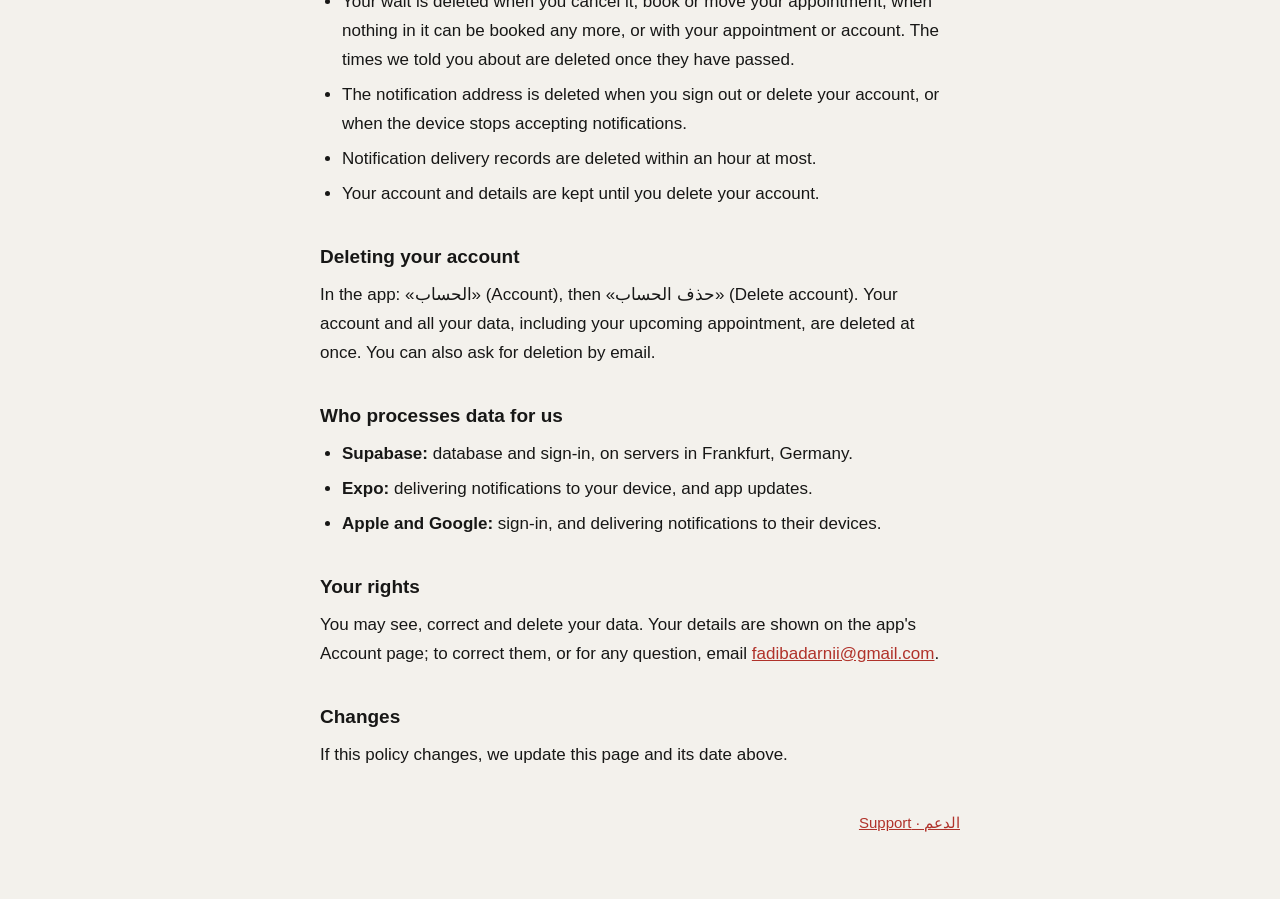
==== commit 1a0bbb3d: "Name: «صالون شادي» (Shadi's Salon); the TV sample has Shadi alone Co-Authored-By: Claude Opus 5.5 <n" ====
--- a/privacy.html
+++ b/privacy.html
@@ -3,18 +3,18 @@
 <head>
   <meta charset="utf-8">
   <meta name="viewport" content="width=device-width, initial-scale=1">
-  <title>سياسة الخصوصية – محلقة شادي</title>
+  <title>سياسة الخصوصية – صالون شادي</title>
   <link rel="stylesheet" href="style.css">
 </head>
 <body>
 <main>
   <header>
     <h1>سياسة الخصوصية</h1>
-    <p class="meta">تطبيق «محلقة شادي» · آخر تحديث: 7/11/2026</p>
+    <p class="meta">تطبيق «صالون شادي» · آخر تحديث: 7/11/2026</p>
   </header>
 
   <h2>من نحن</h2>
-  <p>«محلقة شادي» تطبيق لحجز المواعيد في محلقة شادي. طوّره Fadi Badarni، وهو المسؤول عن البيانات التي يجمعها التطبيق.</p>
+  <p>«صالون شادي» تطبيق لحجز المواعيد في صالون شادي. طوّره Fadi Badarni، وهو المسؤول عن البيانات التي يجمعها التطبيق.</p>
 
   <h2>ما نجمعه</h2>
   <ul>
@@ -57,10 +57,10 @@
 
   <section lang="en" dir="ltr">
     <h1>Privacy Policy</h1>
-    <p class="meta">«محلقة شادي» (Shadi's Barbershop) app · Last updated: 7 November 2026</p>
+    <p class="meta">«صالون شادي» (Shadi's Salon) app · Last updated: 7 November 2026</p>
 
     <h2>Who we are</h2>
-    <p>«محلقة شادي» is an app for booking appointments at Shadi's barbershop. It is made by Fadi Badarni, who is responsible for the data it collects.</p>
+    <p>«صالون شادي» is an app for booking appointments at Shadi's salon. It is made by Fadi Badarni, who is responsible for the data it collects.</p>
 
     <h2>What we collect</h2>
     <ul>
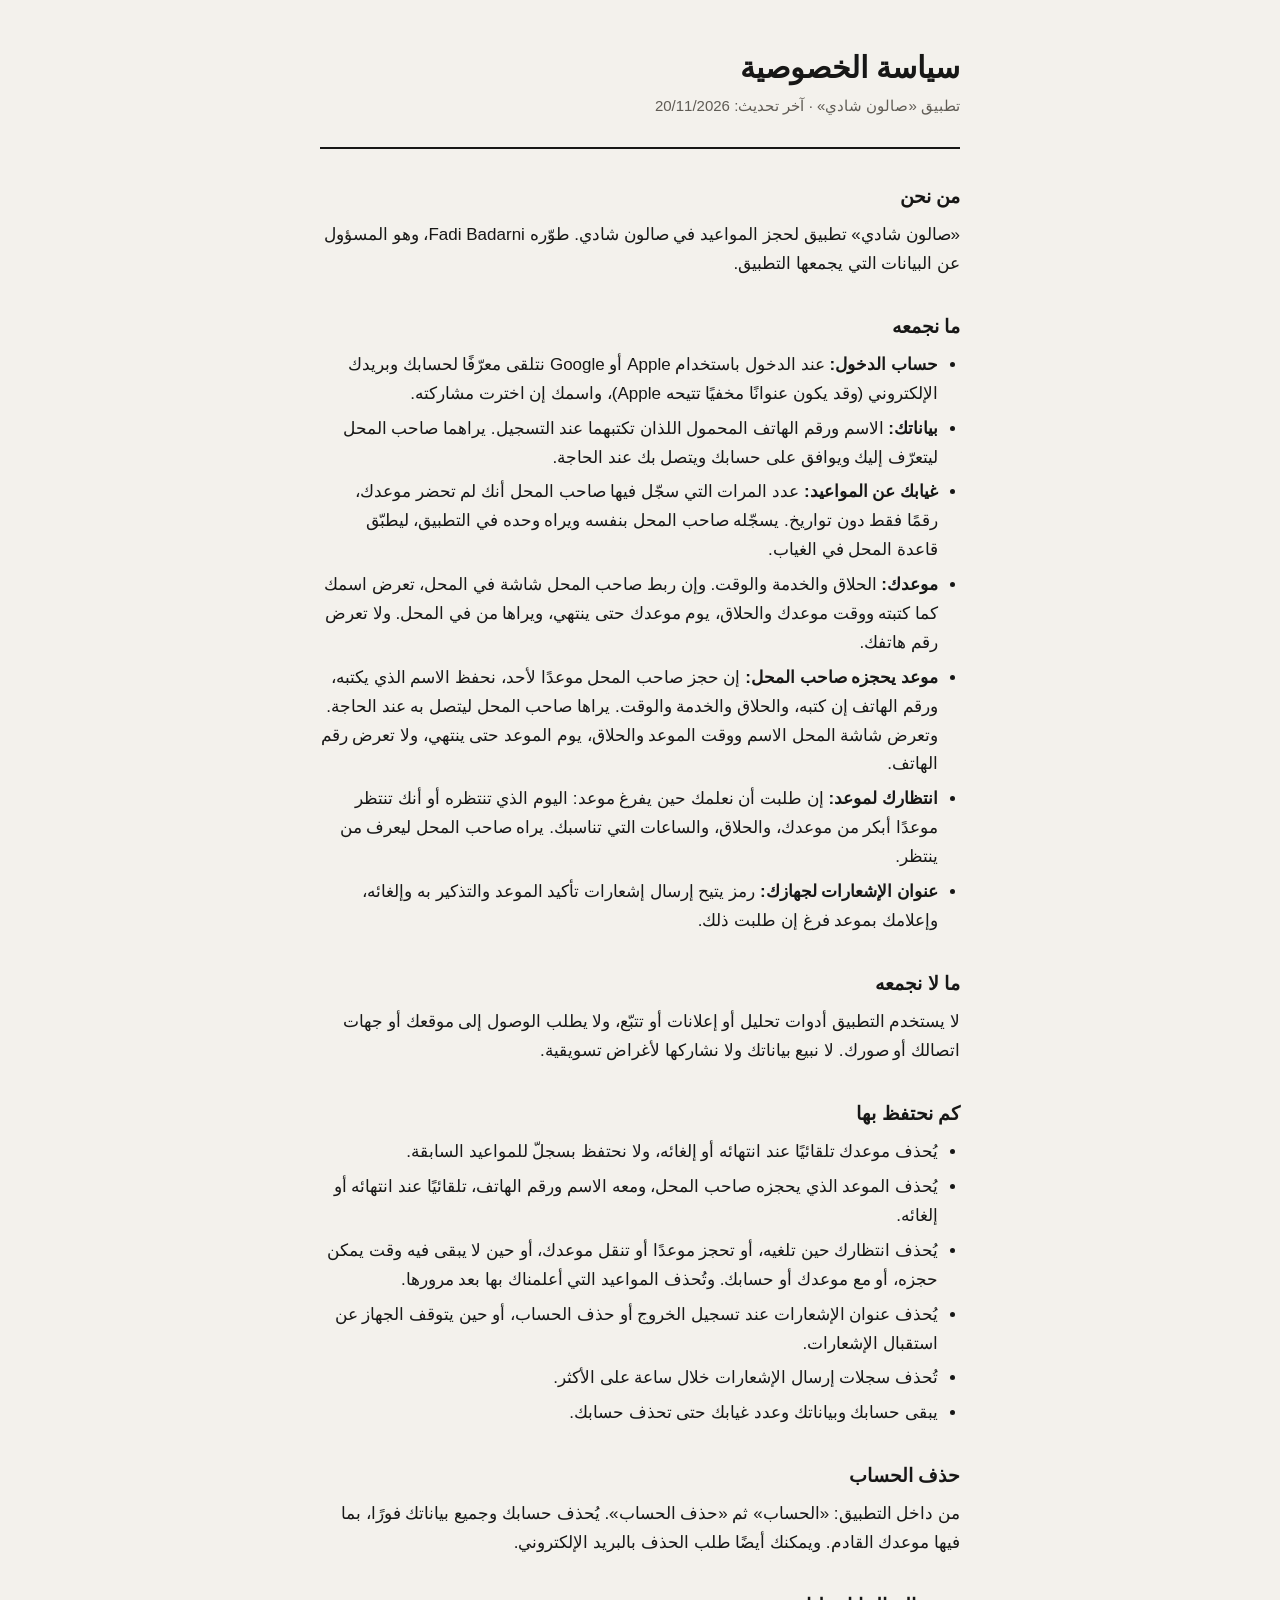
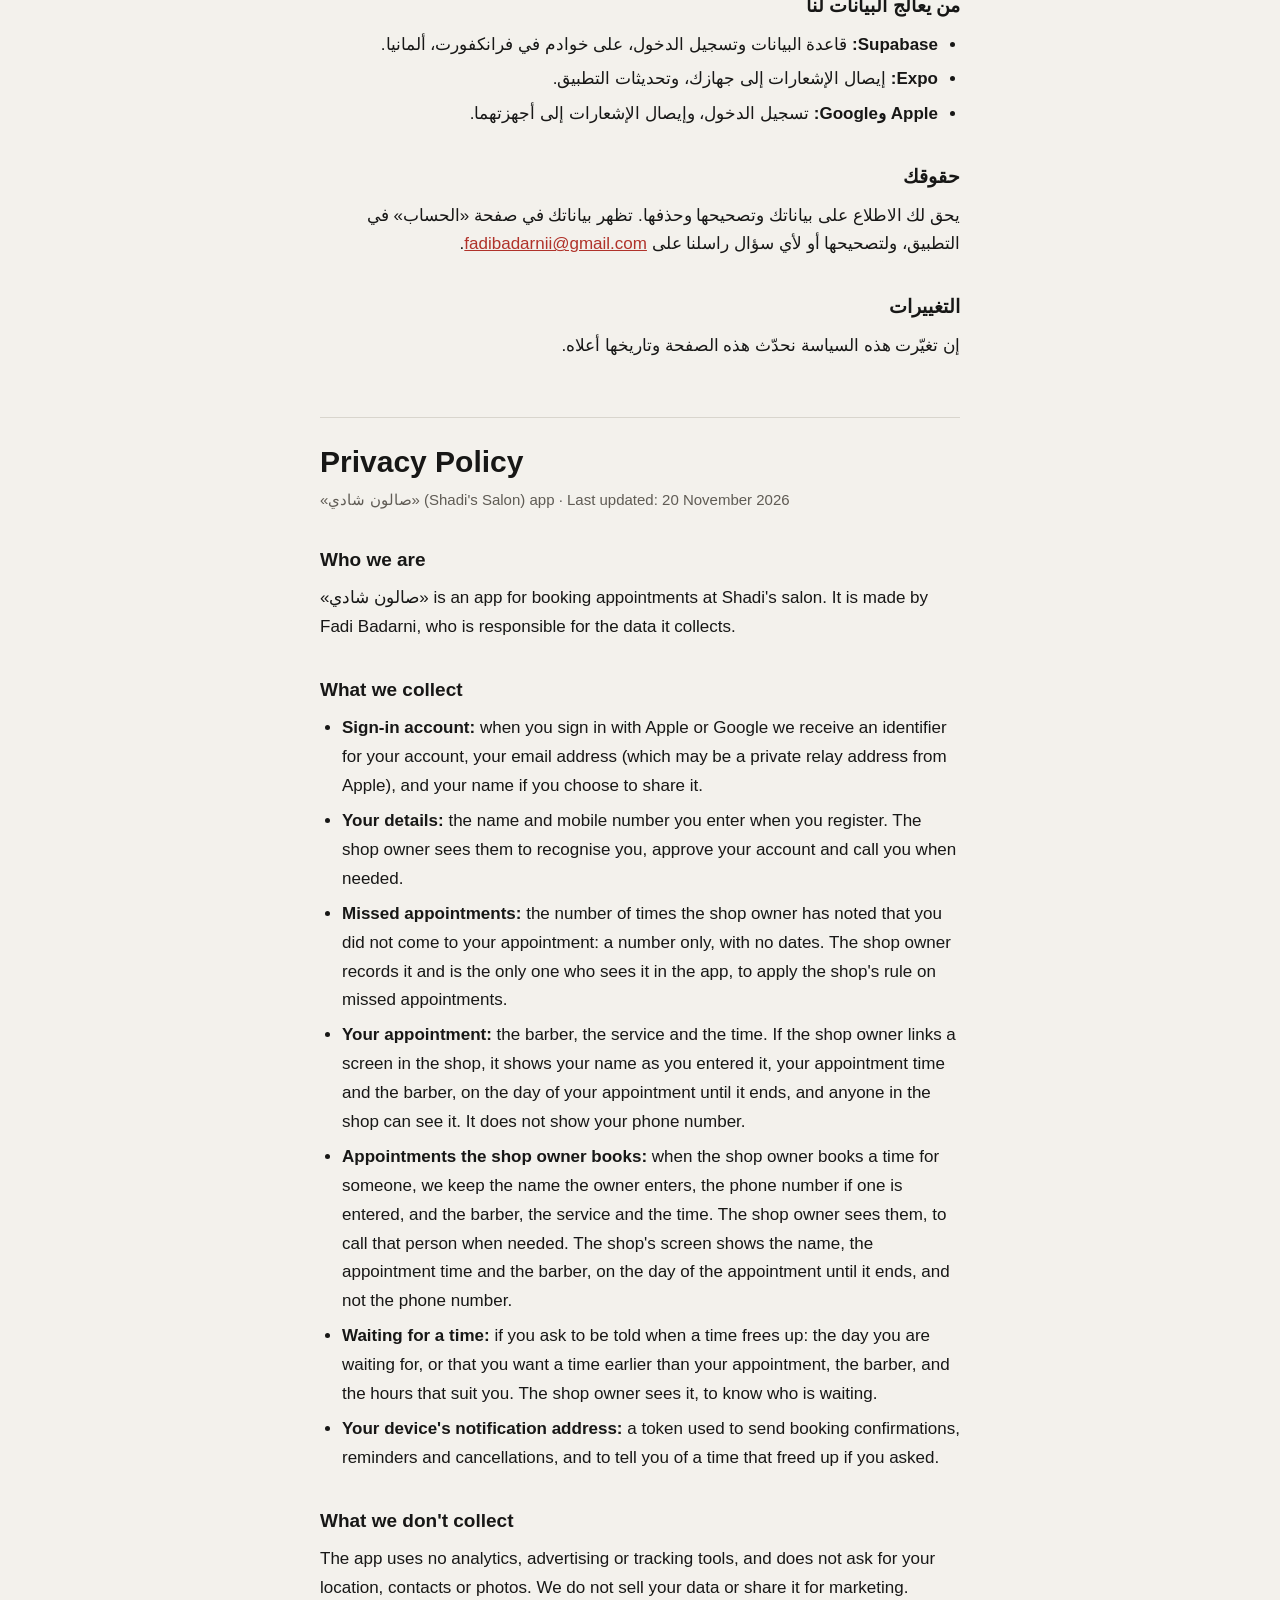
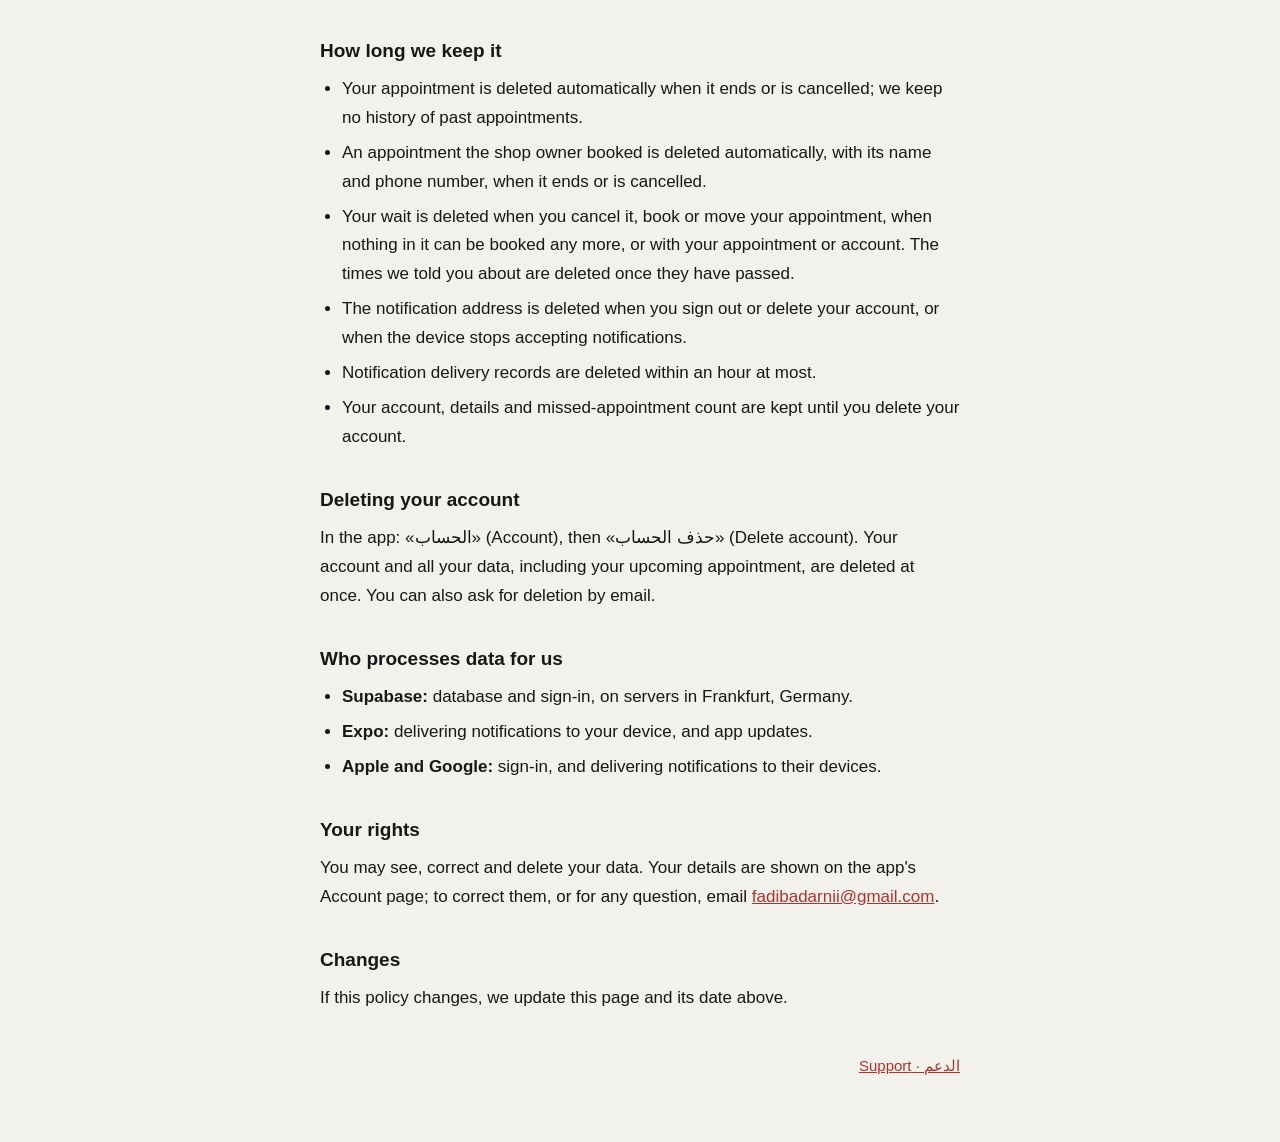
==== commit c617c225: "Privacy: the owner's count of missed appointments" ====
--- a/privacy.html
+++ b/privacy.html
@@ -10,7 +10,7 @@
 <main>
   <header>
     <h1>سياسة الخصوصية</h1>
-    <p class="meta">تطبيق «صالون شادي» · آخر تحديث: 7/11/2026</p>
+    <p class="meta">تطبيق «صالون شادي» · آخر تحديث: 20/11/2026</p>
   </header>
 
   <h2>من نحن</h2>
@@ -20,6 +20,7 @@
   <ul>
     <li><strong>حساب الدخول:</strong> عند الدخول باستخدام Apple أو Google نتلقى معرّفًا لحسابك وبريدك الإلكتروني (وقد يكون عنوانًا مخفيًا تتيحه Apple)، واسمك إن اخترت مشاركته.</li>
     <li><strong>بياناتك:</strong> الاسم ورقم الهاتف المحمول اللذان تكتبهما عند التسجيل. يراهما صاحب المحل ليتعرّف إليك ويوافق على حسابك ويتصل بك عند الحاجة.</li>
+    <li><strong>غيابك عن المواعيد:</strong> عدد المرات التي سجّل فيها صاحب المحل أنك لم تحضر موعدك، رقمًا فقط دون تواريخ. يسجّله صاحب المحل بنفسه ويراه وحده في التطبيق، ليطبّق قاعدة المحل في الغياب.</li>
     <li><strong>موعدك:</strong> الحلاق والخدمة والوقت. وإن ربط صاحب المحل شاشة في المحل، تعرض اسمك كما كتبته ووقت موعدك والحلاق، يوم موعدك حتى ينتهي، ويراها من في المحل. ولا تعرض رقم هاتفك.</li>
     <li><strong>موعد يحجزه صاحب المحل:</strong> إن حجز صاحب المحل موعدًا لأحد، نحفظ الاسم الذي يكتبه، ورقم الهاتف إن كتبه، والحلاق والخدمة والوقت. يراها صاحب المحل ليتصل به عند الحاجة. وتعرض شاشة المحل الاسم ووقت الموعد والحلاق، يوم الموعد حتى ينتهي، ولا تعرض رقم الهاتف.</li>
     <li><strong>انتظارك لموعد:</strong> إن طلبت أن نعلمك حين يفرغ موعد: اليوم الذي تنتظره أو أنك تنتظر موعدًا أبكر من موعدك، والحلاق، والساعات التي تناسبك. يراه صاحب المحل ليعرف من ينتظر.</li>
@@ -36,7 +37,7 @@
     <li>يُحذف انتظارك حين تلغيه، أو تحجز موعدًا أو تنقل موعدك، أو حين لا يبقى فيه وقت يمكن حجزه، أو مع موعدك أو حسابك. وتُحذف المواعيد التي أعلمناك بها بعد مرورها.</li>
     <li>يُحذف عنوان الإشعارات عند تسجيل الخروج أو حذف الحساب، أو حين يتوقف الجهاز عن استقبال الإشعارات.</li>
     <li>تُحذف سجلات إرسال الإشعارات خلال ساعة على الأكثر.</li>
-    <li>يبقى حسابك وبياناتك حتى تحذف حسابك.</li>
+    <li>يبقى حسابك وبياناتك وعدد غيابك حتى تحذف حسابك.</li>
   </ul>
 
   <h2>حذف الحساب</h2>
@@ -57,7 +58,7 @@
 
   <section lang="en" dir="ltr">
     <h1>Privacy Policy</h1>
-    <p class="meta">«صالون شادي» (Shadi's Salon) app · Last updated: 7 November 2026</p>
+    <p class="meta">«صالون شادي» (Shadi's Salon) app · Last updated: 20 November 2026</p>
 
     <h2>Who we are</h2>
     <p>«صالون شادي» is an app for booking appointments at Shadi's salon. It is made by Fadi Badarni, who is responsible for the data it collects.</p>
@@ -66,6 +67,7 @@
     <ul>
       <li><strong>Sign-in account:</strong> when you sign in with Apple or Google we receive an identifier for your account, your email address (which may be a private relay address from Apple), and your name if you choose to share it.</li>
       <li><strong>Your details:</strong> the name and mobile number you enter when you register. The shop owner sees them to recognise you, approve your account and call you when needed.</li>
+      <li><strong>Missed appointments:</strong> the number of times the shop owner has noted that you did not come to your appointment: a number only, with no dates. The shop owner records it and is the only one who sees it in the app, to apply the shop's rule on missed appointments.</li>
       <li><strong>Your appointment:</strong> the barber, the service and the time. If the shop owner links a screen in the shop, it shows your name as you entered it, your appointment time and the barber, on the day of your appointment until it ends, and anyone in the shop can see it. It does not show your phone number.</li>
       <li><strong>Appointments the shop owner books:</strong> when the shop owner books a time for someone, we keep the name the owner enters, the phone number if one is entered, and the barber, the service and the time. The shop owner sees them, to call that person when needed. The shop's screen shows the name, the appointment time and the barber, on the day of the appointment until it ends, and not the phone number.</li>
       <li><strong>Waiting for a time:</strong> if you ask to be told when a time frees up: the day you are waiting for, or that you want a time earlier than your appointment, the barber, and the hours that suit you. The shop owner sees it, to know who is waiting.</li>
@@ -82,7 +84,7 @@
       <li>Your wait is deleted when you cancel it, book or move your appointment, when nothing in it can be booked any more, or with your appointment or account. The times we told you about are deleted once they have passed.</li>
       <li>The notification address is deleted when you sign out or delete your account, or when the device stops accepting notifications.</li>
       <li>Notification delivery records are deleted within an hour at most.</li>
-      <li>Your account and details are kept until you delete your account.</li>
+      <li>Your account, details and missed-appointment count are kept until you delete your account.</li>
     </ul>
 
     <h2>Deleting your account</h2>
